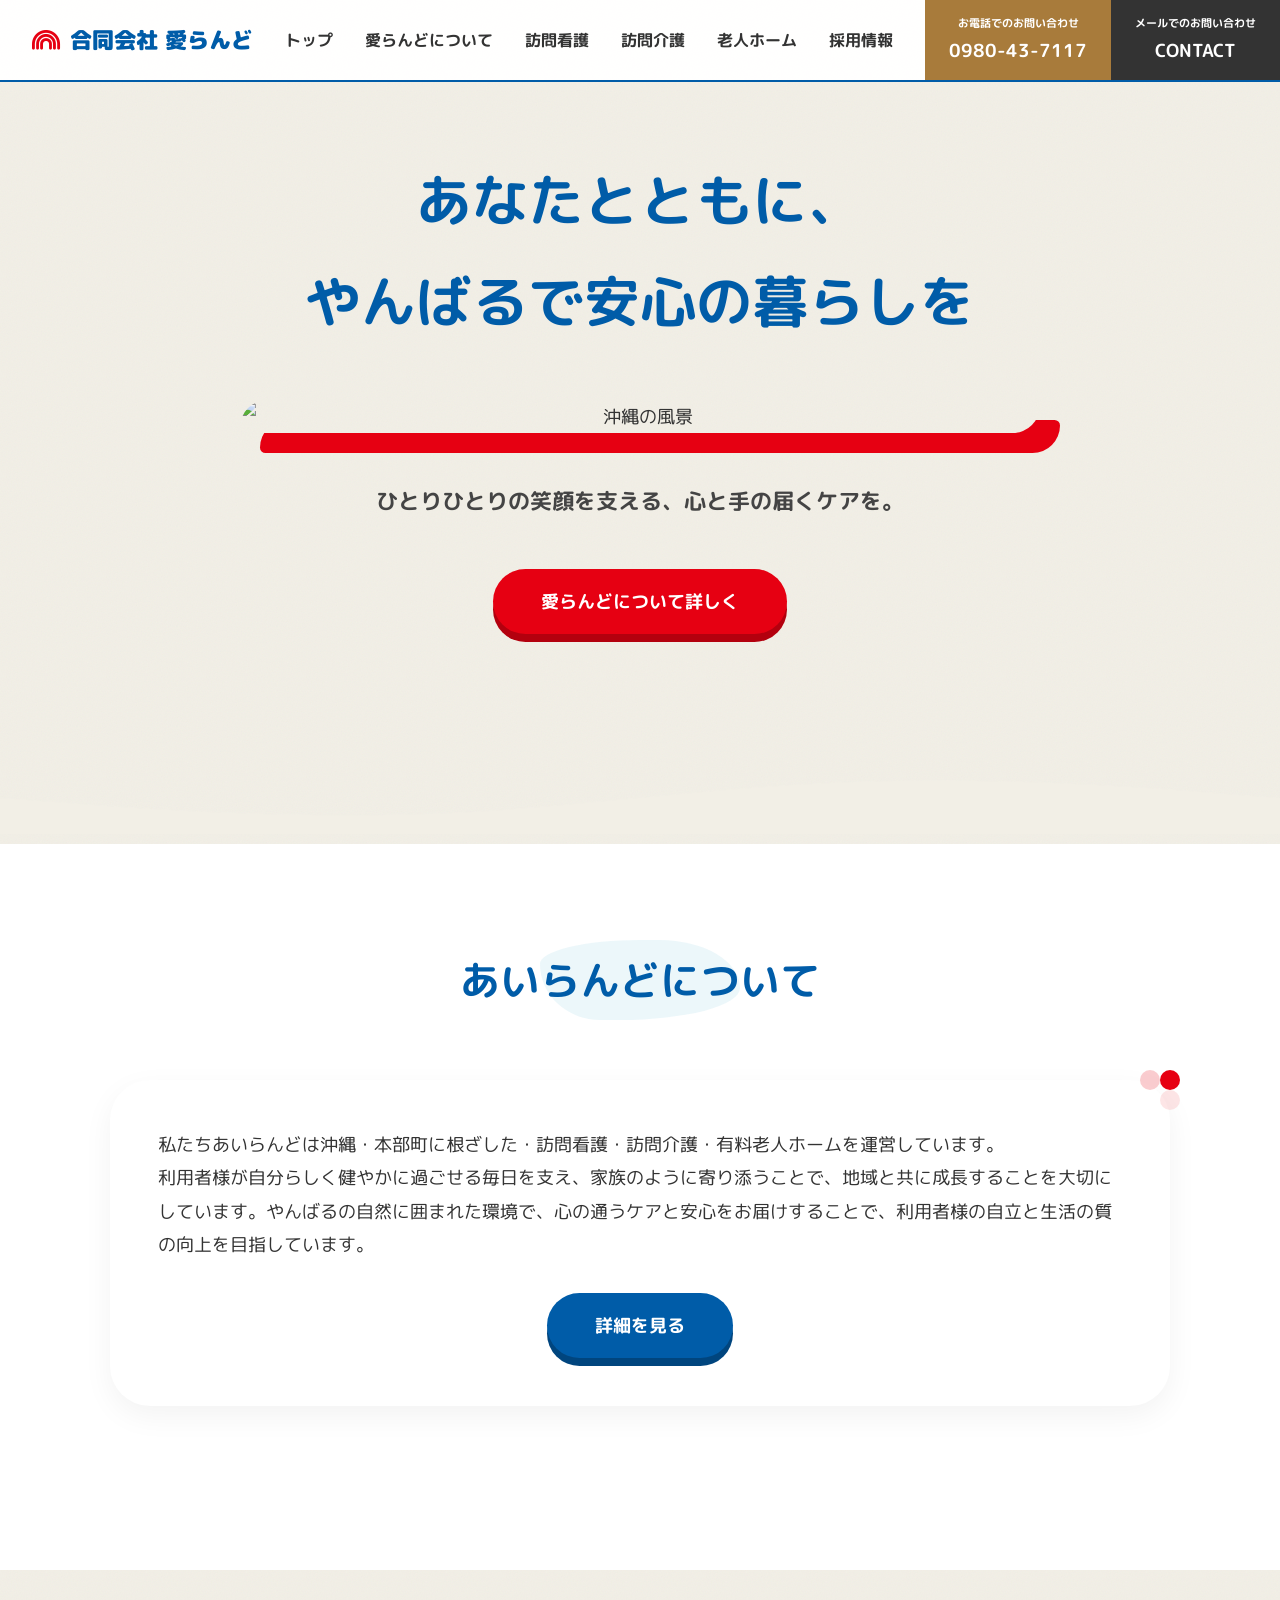
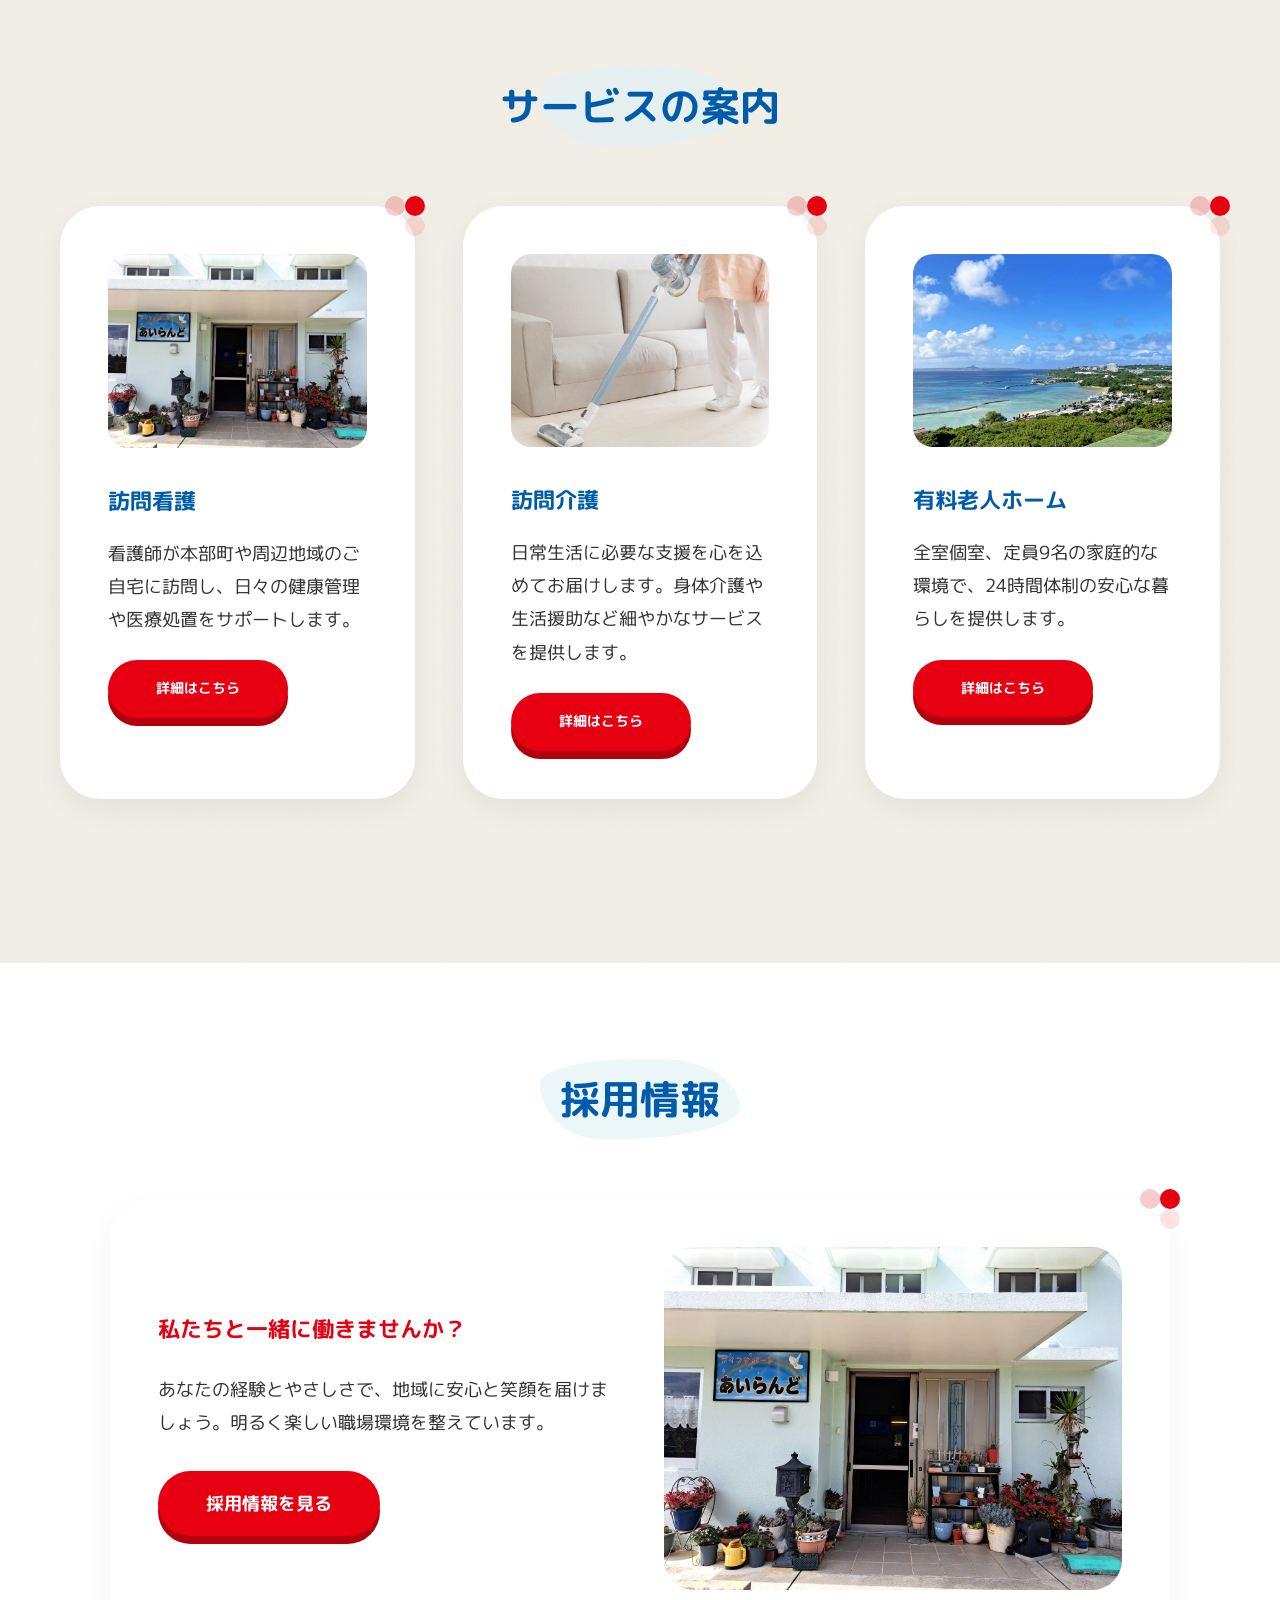
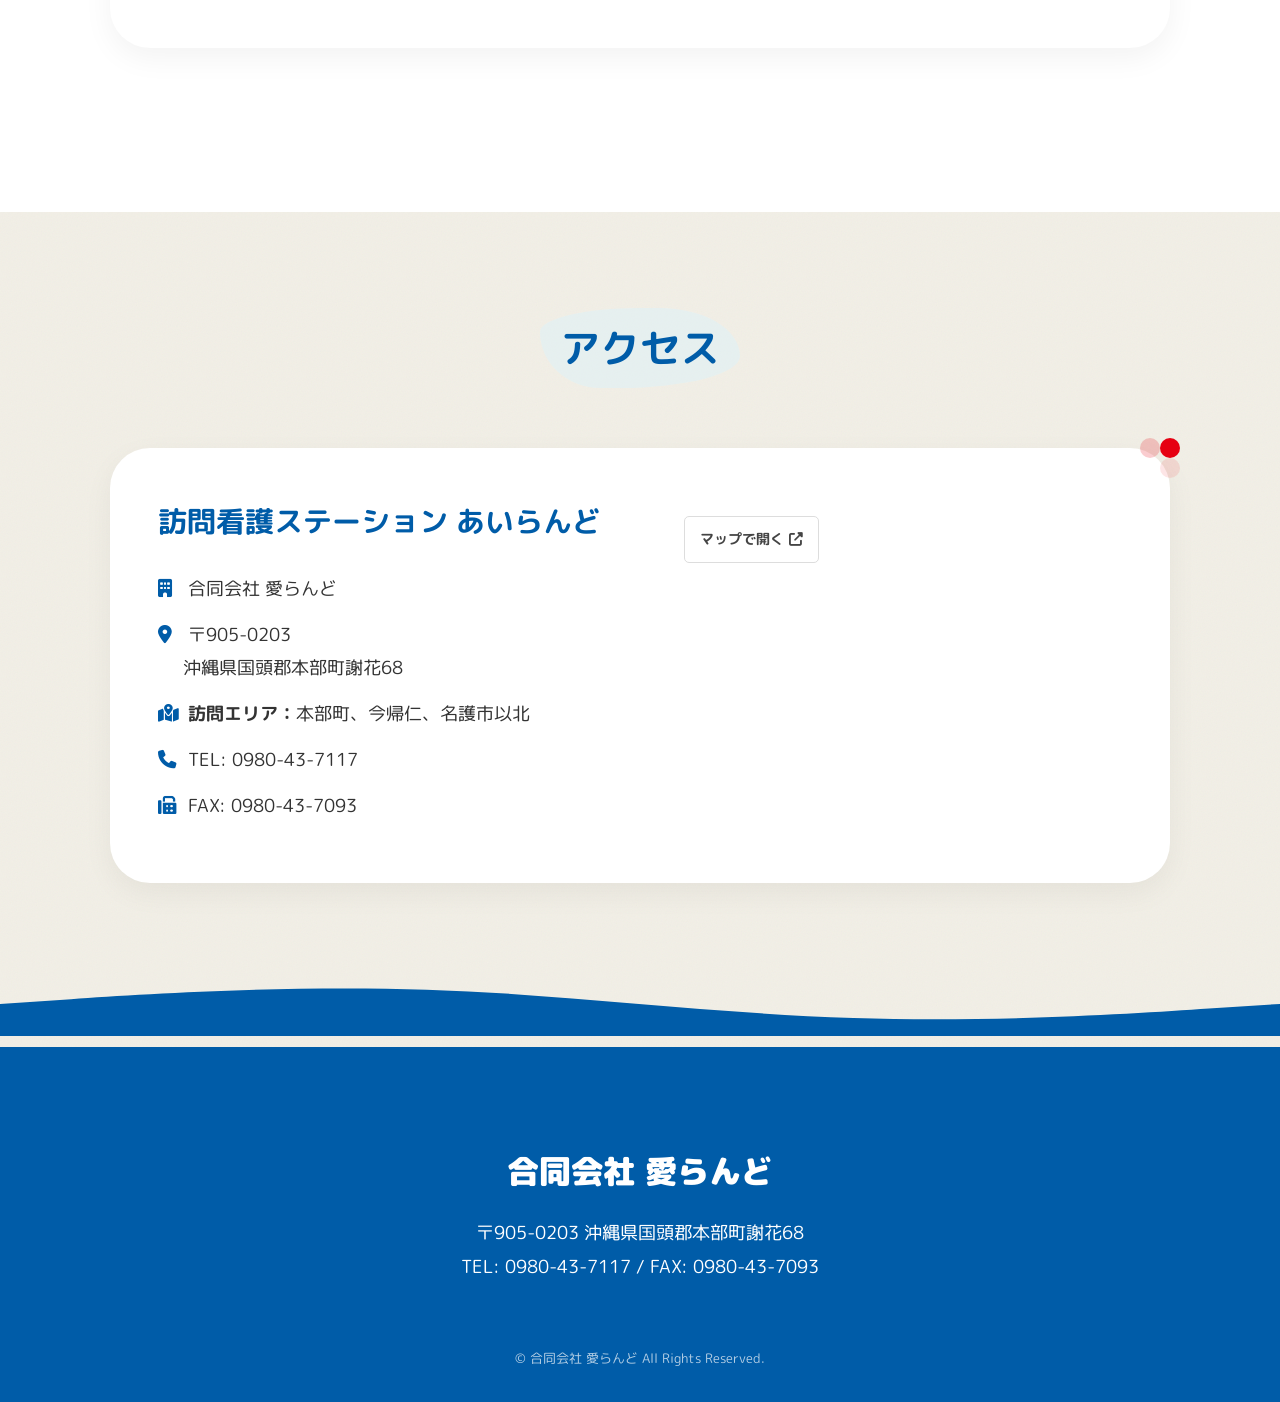
==== index.html @ c30c448b "Add files via upload" ====
<!DOCTYPE html>
<html lang="ja">
<head>
    <meta charset="UTF-8">
    <meta name="viewport" content="width=device-width, initial-scale=1.0">
    <title>合同会社 愛らんど | 沖縄・本部町の訪問看護・介護施設</title>
    <link href="https://fonts.googleapis.com/css2?family=M+PLUS+Rounded+1c:wght@400;700;900&display=swap" rel="stylesheet">
    <link rel="stylesheet" href="https://cdnjs.cloudflare.com/ajax/libs/font-awesome/6.4.0/css/all.min.css">
    <link rel="stylesheet" href="styles.css">
</head>
<body>
    <!-- Header -->
    <header>
        <div class="header-container">
            <a href="index.html" class="logo-section">
                <i class="fa-solid fa-rainbow" style="color: var(--accent-red); margin-right: 10px;"></i>
                合同会社 愛らんど
            </a>
            <nav class="nav-section">
                <ul>
                    <li><a href="index.html">トップ</a></li>
                    <li><a href="about.html">愛らんどについて</a></li>
                    <li><a href="homenurse.html">訪問看護</a></li>
                    <li><a href="care.html">訪問介護</a></li>
                    <li><a href="senior.html">老人ホーム</a></li>
                    <li><a href="recruit.html">採用情報</a></li>
                </ul>
            </nav>
            <div class="header-ctas">
                <a href="tel:0980437117" class="cta-block tel">
                    <span>お電話でのお問い合わせ</span>
                    <strong>0980-43-7117</strong>
                </a>
                <a href="contact.html" class="cta-block contact">
                    <span>メールでのお問い合わせ</span>
                    <strong>CONTACT</strong>
                </a>
            </div>
        </div>
    </header>

    <!-- Hero Section -->
    <section class="hero">
        <div class="container" style="max-width: 1000px; margin: 0 auto;">
            <h1>あなたとともに、<br>やんばるで安心の暮らしを</h1>
            <div class="hero-illust">
                <img src="https://images.unsplash.com/photo-1542125387-c7128488903c?ixlib=rb-4.0.3&auto=format&fit=crop&w=1200&q=80" alt="沖縄の風景" style="width: 100%; display: block;">
            </div>
            <p style="font-size: 1.4rem; font-weight: 700; color: #444;">ひとりひとりの笑顔を支える、心と手の届くケアを。</p>
            <a href="about.html" class="btn-round" style="margin-top: 3rem;">愛らんどについて詳しく</a>
        </div>
    </section>

    <!-- Wave Divider -->
    <svg class="wavy-divider" viewBox="0 0 1440 100" preserveAspectRatio="none">
        <path d="M0,64L80,69.3C160,75,320,85,480,80C640,75,800,53,960,48C1120,43,1280,53,1360,58.7L1440,64L1440,100L1360,100C1280,100,1120,100,960,100C800,100,640,100,480,100C320,100,160,100,80,100L0,100Z"></path>
    </svg>

    <!-- About Section -->
    <section style="background: white; padding: 100px 0;">
        <div class="container" style="max-width: 1100px; margin: 0 auto; padding: 0 20px;">
            <div class="section-title">
                <h2>あいらんどについて</h2>
            </div>
            <div class="blob-card">
                <p>私たちあいらんどは沖縄・本部町に根ざした・訪問看護・訪問介護・有料老人ホームを運営しています。</p>
                <p>利用者様が自分らしく健やかに過ごせる毎日を支え、家族のように寄り添うことで、地域と共に成長することを大切にしています。やんばるの自然に囲まれた環境で、心の通うケアと安心をお届けすることで、利用者様の自立と生活の質の向上を目指しています。</p>
                <div style="text-align: center; margin-top: 2rem;">
                    <a href="about.html" class="btn-round" style="background-color: var(--primary-blue); box-shadow: 0 8px 0 #00457e;">詳細を見る</a>
                </div>
            </div>
        </div>
    </section>

    <!-- Services Section -->
    <section style="padding: 100px 0;">
        <div class="container" style="max-width: 1200px; margin: 0 auto; padding: 0 20px;">
            <div class="section-title">
                <h2>サービスの案内</h2>
            </div>
            <div class="grid-2" style="grid-template-columns: repeat(auto-fit, minmax(350px, 1fr));">
                <div class="blob-card">
                    <img src="images/exterior.jpg" alt="訪問看護" style="width: 100%; border-radius: 20px; margin-bottom: 1.5rem;">
                    <h3 style="margin-bottom: 1rem;">訪問看護</h3>
                    <p>看護師が本部町や周辺地域のご自宅に訪問し、日々の健康管理や医療処置をサポートします。</p>
                    <a href="homenurse.html" class="btn-round" style="margin-top: 1.5rem; font-size: 0.9rem;">詳細はこちら</a>
                </div>
                <div class="blob-card">
                    <img src="images/cleaning.jpg" alt="訪問介護" style="width: 100%; border-radius: 20px; margin-bottom: 1.5rem;">
                    <h3 style="margin-bottom: 1rem;">訪問介護</h3>
                    <p>日常生活に必要な支援を心を込めてお届けします。身体介護や生活援助など細やかなサービスを提供します。</p>
                    <a href="care.html" class="btn-round" style="margin-top: 1.5rem; font-size: 0.9rem;">詳細はこちら</a>
                </div>
                <div class="blob-card">
                    <img src="images/ocean.jpg" alt="有料老人ホーム" style="width: 100%; border-radius: 20px; margin-bottom: 1.5rem;">
                    <h3 style="margin-bottom: 1rem;">有料老人ホーム</h3>
                    <p>全室個室、定員9名の家庭的な環境で、24時間体制の安心な暮らしを提供します。</p>
                    <a href="senior.html" class="btn-round" style="margin-top: 1.5rem; font-size: 0.9rem;">詳細はこちら</a>
                </div>
            </div>
        </div>
    </section>

    <!-- Recruit Section -->
    <section style="background-color: #fff; padding: 100px 0;">
        <div class="container" style="max-width: 1100px; margin: 0 auto; padding: 0 20px;">
            <div class="section-title">
                <h2>採用情報</h2>
            </div>
            <div class="blob-card" style="display: flex; flex-wrap: wrap; align-items: center; gap: 3rem;">
                <div style="flex: 1; min-width: 300px;">
                    <h3 style="color: var(--accent-red); margin-bottom: 1.5rem;">私たちと一緒に働きませんか？</h3>
                    <p>あなたの経験とやさしさで、地域に安心と笑顔を届けましょう。明るく楽しい職場環境を整えています。</p>
                    <a href="recruit.html" class="btn-round" style="margin-top: 2rem;">採用情報を見る</a>
                </div>
                <div style="flex: 1; min-width: 300px;">
                    <img src="images/exterior.jpg" alt="採用イメージ" style="width: 100%; border-radius: 30px;">
                </div>
            </div>
        </div>
    </section>

    <!-- Access Section -->
    <section id="access" style="padding: 100px 0;">
        <div class="container" style="max-width: 1100px; margin: 0 auto; padding: 0 20px;">
            <div class="section-title">
                <h2>アクセス</h2>
            </div>
            <div class="blob-card">
                <div class="grid-2">
                    <div>
                        <h3 style="color: var(--primary-blue); margin-bottom: 1.5rem; font-size: 1.8rem;">訪問看護ステーション あいらんど</h3>
                        <p style="margin-bottom: 0.8rem;"><i class="fa-solid fa-building" style="color: var(--primary-blue); width: 25px;"></i> 合同会社 愛らんど</p>
                        <p style="margin-bottom: 0.8rem;"><i class="fa-solid fa-location-dot" style="color: var(--primary-blue); width: 25px;"></i> 〒905-0203<br><span style="padding-left: 25px;">沖縄県国頭郡本部町謝花68</span></p>
                        <p style="margin-bottom: 0.8rem;"><i class="fa-solid fa-map-location-dot" style="color: var(--primary-blue); width: 25px;"></i> <strong>訪問エリア：</strong>本部町、今帰仁、名護市以北</p>
                        <p style="margin-bottom: 0.8rem;"><i class="fa-solid fa-phone" style="color: var(--primary-blue); width: 25px;"></i> TEL: 0980-43-7117</p>
                        <p style="margin-bottom: 0.8rem;"><i class="fa-solid fa-fax" style="color: var(--primary-blue); width: 25px;"></i> FAX: 0980-43-7093</p>
                    </div>
                    <div class="access-map" style="position: relative;">
                        <iframe src="https://www.google.com/maps?q=沖縄県国頭郡本部町謝花68&output=embed" allowfullscreen="" loading="lazy" referrerpolicy="no-referrer-when-downgrade" style="width: 100%; height: 100%; border: none; border-radius: 20px;"></iframe>
                        <a href="https://maps.app.goo.gl/3Eu3qzjx5qtb6wbb9" target="_blank" style="position: absolute; top: 20px; left: 20px; background: white; padding: 10px 15px; border-radius: 5px; text-decoration: none; color: #444; font-size: 0.85rem; font-weight: bold; border: 1px solid #ddd; display: flex; align-items: center; gap: 5px;">
                            マップで開く <i class="fa-solid fa-up-right-from-square"></i>
                        </a>
                    </div>
                </div>
            </div>
        </div>
    </section>

    <!-- Footer -->
    <footer>
        <svg class="footer-wave" viewBox="0 0 1440 100" preserveAspectRatio="none">
            <path d="M0,64L80,58.7C160,53,320,43,480,48C640,53,800,75,960,80C1120,85,1280,75,1360,69.3L1440,64L1440,100L1360,100C1280,100,1120,100,960,100C800,100,640,100,480,100C320,100,160,100,80,100L0,100Z"></path>
        </svg>
        <div class="container" style="max-width: 1000px; margin: 0 auto; text-align: center;">
            <div style="font-size: 2rem; font-weight: 900; margin-bottom: 1rem;">合同会社 愛らんど</div>
            <p>〒905-0203 沖縄県国頭郡本部町謝花68</p>
            <p>TEL: 0980-43-7117 / FAX: 0980-43-7093</p>
            <div style="margin-top: 4rem; font-size: 0.8rem; opacity: 0.7;">
                &copy; 合同会社 愛らんど All Rights Reserved.
            </div>
        </div>
    </footer>
</body>
</html>
---- styles.css ----
/* Reset and Base Styles */
* {
    margin: 0;
    padding: 0;
    box-sizing: border-box;
}

:root {
    --primary-blue: #005ca8;
    --accent-red: #e60012;
    --accent-gold: #a87b3b;
    --bg-cream: #f2efe6;
    --text-dark: #333333;
    --white: #ffffff;
    --paper-texture: url("data:image/svg+xml,%3Csvg xmlns='http://www.w3.org/2000/svg' width='100' height='100' viewBox='0 0 100 100'%3E%3Cfilter id='noise'%3E%3CfeTurbulence type='fractalNoise' baseFrequency='0.8' numOctaves='3' stitchTiles='stitch'/%3E%3C/filter%3E%3Crect width='100' height='100' filter='url(%23noise)' opacity='0.05'/%3E%3C/svg%3E");
}

body {
    font-family: "M PLUS Rounded 1c", "Noto Sans JP", sans-serif;
    color: var(--text-dark);
    line-height: 1.8;
    background-color: var(--bg-cream);
    background-image: var(--paper-texture);
    overflow-x: hidden;
    font-size: 1.15rem;
}

/* Typography */
h1, h2, h3 {
    font-weight: 700;
    color: var(--primary-blue);
}

.section-title {
    text-align: center;
    margin-bottom: 4rem;
    position: relative;
}

.section-title h2 {
    font-size: 2.5rem;
    display: inline-block;
    position: relative;
    z-index: 2;
}

.section-title::before {
    content: '';
    position: absolute;
    top: 50%;
    left: 50%;
    transform: translate(-50%, -50%);
    width: 200px;
    height: 80px;
    background: rgba(224, 242, 247, 0.6);
    border-radius: 50% 40% 60% 30% / 30% 60% 40% 70%;
    z-index: 1;
}

/* Header mimic 1000.care */
header {
    background-color: rgba(255, 255, 255, 0.95);
    position: fixed;
    width: 100%;
    top: 0;
    z-index: 2000;
    border-bottom: 2px solid var(--primary-blue);
}

.header-container {
    display: flex;
    justify-content: space-between;
    align-items: stretch;
    max-width: 1400px;
    margin: 0 auto;
    height: 80px;
}

.logo-section {
    display: flex;
    align-items: center;
    padding: 0 2rem;
    text-decoration: none;
    color: var(--primary-blue);
    font-weight: 900;
    font-size: 1.4rem;
}

.nav-section {
    display: flex;
    align-items: center;
}

.nav-section ul {
    display: flex;
    list-style: none;
    gap: 2rem;
    margin-right: 2rem;
}

.nav-section ul li a {
    text-decoration: none;
    color: var(--text-dark);
    font-weight: 700;
    font-size: 1rem;
    transition: color 0.3s;
}

.nav-section ul li a:hover {
    color: var(--accent-red);
}

.header-ctas {
    display: flex;
}

.cta-block {
    display: flex;
    flex-direction: column;
    justify-content: center;
    align-items: center;
    padding: 0 1.5rem;
    color: var(--white);
    text-decoration: none;
    font-weight: 700;
    min-width: 120px;
    transition: opacity 0.3s;
}

.cta-block.tel { background-color: var(--accent-gold); }
.cta-block.contact { background-color: #333; }
.cta-block:hover { opacity: 0.9; }

.cta-block span { font-size: 0.7rem; margin-bottom: 2px; }
.cta-block strong { font-size: 1.1rem; }

/* Connecting Path Line */
.path-line {
    position: absolute;
    width: 8px;
    background-color: var(--accent-red);
    border-radius: 4px;
    z-index: 0;
    opacity: 0.6;
}

/* Wavy Dividers */
.wavy-divider {
    width: 100%;
    height: 100px;
    fill: var(--bg-cream);
}

/* Illustrative Cards */
.blob-card {
    background: var(--white);
    border-radius: 40px;
    padding: 3rem;
    position: relative;
    box-shadow: 0 10px 30px rgba(0,0,0,0.05);
    margin-bottom: 4rem;
}

.blob-card::after {
    content: '';
    position: absolute;
    top: -10px;
    right: -10px;
    width: 20px;
    height: 20px;
    background: var(--accent-red);
    border-radius: 50%;
    box-shadow: -20px 0 0 rgba(230,0,18,0.2), 0 20px 0 rgba(230,0,18,0.1);
}

/* Hero Section */
.hero {
    padding-top: 150px;
    padding-bottom: 100px;
    text-align: center;
    position: relative;
}

.hero h1 {
    font-size: 3.5rem;
    color: var(--primary-blue);
    margin-bottom: 2rem;
    position: relative;
    z-index: 2;
}

.hero-illust {
    max-width: 800px;
    margin: 3rem auto;
    border-radius: 100px 20px 100px 20px;
    overflow: hidden;
    box-shadow: 20px 20px 0 var(--accent-red);
}

/* Buttons */
.btn-round {
    display: inline-block;
    padding: 1rem 3rem;
    background-color: var(--accent-red);
    color: var(--white);
    border-radius: 50px;
    text-decoration: none;
    font-weight: 700;
    box-shadow: 0 8px 0 #b3000e;
    transition: all 0.2s;
}

.btn-round:active {
    transform: translateY(4px);
    box-shadow: 0 4px 0 #b3000e;
}

/* Footer */
footer {
    background-color: var(--primary-blue);
    color: var(--white);
    padding: 6rem 0 2rem;
    position: relative;
}

.footer-wave {
    position: absolute;
    top: -100px;
    left: 0;
    width: 100%;
    fill: var(--primary-blue);
}

/* Grid Layouts */
.grid-2 {
    display: grid;
    grid-template-columns: 1fr 1fr;
    gap: 3rem;
}

@media (max-width: 768px) {
    .header-container { height: auto; flex-direction: column; }
    .nav-section { display: none; }
    .hero h1 { font-size: 2.2rem; }
    .grid-2 { grid-template-columns: 1fr; }
}

/* Contact Page Styles */
.contact-hero {
    background-color: #e5635f;
    color: var(--white);
    padding: 150px 20px 110px;
    text-align: center;
    position: relative;
    background-image: var(--paper-texture);
}

.contact-hero h1 {
    font-size: 3.5rem;
    color: var(--white);
    margin-bottom: 0.5rem;
    font-weight: 700;
    letter-spacing: 2px;
}

.contact-hero .subtitle {
    font-size: 1.4rem;
    font-weight: 700;
    margin-bottom: 2rem;
    letter-spacing: 1px;
    opacity: 0.9;
}

.contact-hero .desc {
    font-size: 1.05rem;
    max-width: 800px;
    margin: 0 auto;
    opacity: 0.95;
    line-height: 1.8;
}

.contact-container {
    max-width: 960px;
    margin: -60px auto 80px;
    padding: 0 20px;
    position: relative;
    z-index: 10;
}

.contact-form-card {
    background: var(--white);
    border-radius: 16px;
    padding: 3.5rem 4rem;
    box-shadow: 0 15px 40px rgba(0, 0, 0, 0.06);
    border: 1px solid rgba(0, 0, 0, 0.05);
}

.form-row {
    display: grid;
    grid-template-columns: 220px 1fr;
    padding: 1.8rem 0;
    border-bottom: 1px solid #f0f0f0;
    align-items: center;
    gap: 1.5rem;
}

.form-row.align-top {
    align-items: flex-start;
}

.form-label-container {
    display: flex;
    align-items: center;
    gap: 10px;
}

.badge-required {
    background-color: var(--accent-red);
    color: var(--white);
    font-size: 0.75rem;
    padding: 4px 8px;
    border-radius: 4px;
    font-weight: bold;
    white-space: nowrap;
    line-height: 1;
}

.form-label-text {
    font-weight: 700;
    color: var(--text-dark);
    font-size: 1.05rem;
}

.form-input-container {
    width: 100%;
}

.form-input {
    width: 100%;
    padding: 12px 16px;
    border: 1px solid #cccccc;
    border-radius: 6px;
    font-size: 1rem;
    font-family: inherit;
    transition: border-color 0.3s, box-shadow 0.3s;
    outline: none;
    background-color: var(--white);
    color: var(--text-dark);
}

.form-input::placeholder {
    color: #b0b0b0;
}

.form-input:focus {
    border-color: #e5635f;
    box-shadow: 0 0 0 3px rgba(229, 99, 95, 0.15);
}

.form-textarea {
    height: 180px;
    resize: vertical;
    line-height: 1.6;
}

/* Custom Styled Radios */
.radio-group {
    display: flex;
    gap: 2rem;
    flex-wrap: wrap;
}

.radio-label {
    display: flex;
    align-items: center;
    gap: 10px;
    cursor: pointer;
    font-size: 1.05rem;
    font-weight: 700;
    user-select: none;
}

.radio-label input[type="radio"] {
    display: none;
}

.radio-custom {
    width: 22px;
    height: 22px;
    border: 2px solid #cccccc;
    border-radius: 50%;
    display: inline-block;
    position: relative;
    transition: border-color 0.3s, background-color 0.3s;
    background-color: var(--white);
}

.radio-label:hover .radio-custom {
    border-color: #e5635f;
}

.radio-label input[type="radio"]:checked + .radio-custom {
    border-color: #e5635f;
}

.radio-label input[type="radio"]:checked + .radio-custom::after {
    content: '';
    width: 10px;
    height: 10px;
    background-color: #e5635f;
    border-radius: 50%;
    position: absolute;
    top: 50%;
    left: 50%;
    transform: translate(-50%, -50%);
}

.form-submit-container {
    text-align: center;
    margin-top: 3.5rem;
}

.btn-submit {
    display: inline-block;
    padding: 1.2rem 6rem;
    background-color: #e5635f;
    color: var(--white);
    border: none;
    border-radius: 50px;
    font-size: 1.25rem;
    font-weight: 700;
    cursor: pointer;
    box-shadow: 0 8px 0 #b24844;
    transition: all 0.2s;
    outline: none;
}

.btn-submit:hover {
    background-color: #eb7471;
    transform: translateY(-2px);
    box-shadow: 0 10px 0 #b24844;
}

.btn-submit:active {
    transform: translateY(6px);
    box-shadow: 0 2px 0 #b24844;
}

/* Modal Styles */
.modal-overlay {
    position: fixed;
    top: 0;
    left: 0;
    width: 100%;
    height: 100%;
    background: rgba(0, 0, 0, 0.6);
    backdrop-filter: blur(4px);
    display: flex;
    align-items: center;
    justify-content: center;
    z-index: 3000;
    opacity: 0;
    pointer-events: none;
    transition: opacity 0.3s ease;
}

.modal-overlay.active {
    opacity: 1;
    pointer-events: auto;
}

.modal-box {
    background: var(--white);
    padding: 3rem 2.5rem;
    border-radius: 16px;
    max-width: 520px;
    width: 90%;
    text-align: center;
    box-shadow: 0 25px 50px rgba(0, 0, 0, 0.2);
    transform: scale(0.85);
    transition: transform 0.3s cubic-bezier(0.34, 1.56, 0.64, 1);
}

.modal-overlay.active .modal-box {
    transform: scale(1);
}

.modal-icon {
    font-size: 4rem;
    color: #4caf50;
    margin-bottom: 1.5rem;
}

.modal-title {
    font-size: 1.6rem;
    color: var(--text-dark);
    margin-bottom: 1rem;
    font-weight: 700;
}

.modal-text {
    color: #555555;
    margin-bottom: 2.5rem;
    font-size: 1.05rem;
    line-height: 1.7;
}

.modal-btn {
    background-color: var(--primary-blue);
    color: var(--white);
    border: none;
    padding: 1rem 3.5rem;
    border-radius: 50px;
    font-size: 1.1rem;
    font-weight: 700;
    cursor: pointer;
    transition: background-color 0.2s, transform 0.2s;
    box-shadow: 0 4px 0 #00457e;
}

.modal-btn:hover {
    background-color: #004d8c;
}

.modal-btn:active {
    transform: translateY(2px);
    box-shadow: 0 2px 0 #00457e;
}

@media (max-width: 1024px) {
    .contact-form-card {
        padding: 3rem 2.5rem;
    }
    .form-row {
        grid-template-columns: 200px 1fr;
    }
}

@media (max-width: 768px) {
    .contact-hero {
        padding: 120px 20px 80px;
    }
    .contact-hero h1 {
        font-size: 2.5rem;
    }
    .contact-hero .subtitle {
        font-size: 1.25rem;
        margin-bottom: 1.5rem;
    }
    .contact-hero .desc {
        font-size: 0.95rem;
    }
    .contact-container {
        margin-top: -30px;
        padding: 0 15px;
    }
    .contact-form-card {
        padding: 2.5rem 1.5rem;
    }
    .form-row {
        grid-template-columns: 1fr;
        padding: 1.5rem 0;
        gap: 0.8rem;
    }
    .form-label-container {
        padding-top: 0;
    }
    .radio-group {
        gap: 1rem;
    }
    .btn-submit {
        width: 100%;
        padding: 1.2rem 2rem;
    }
}
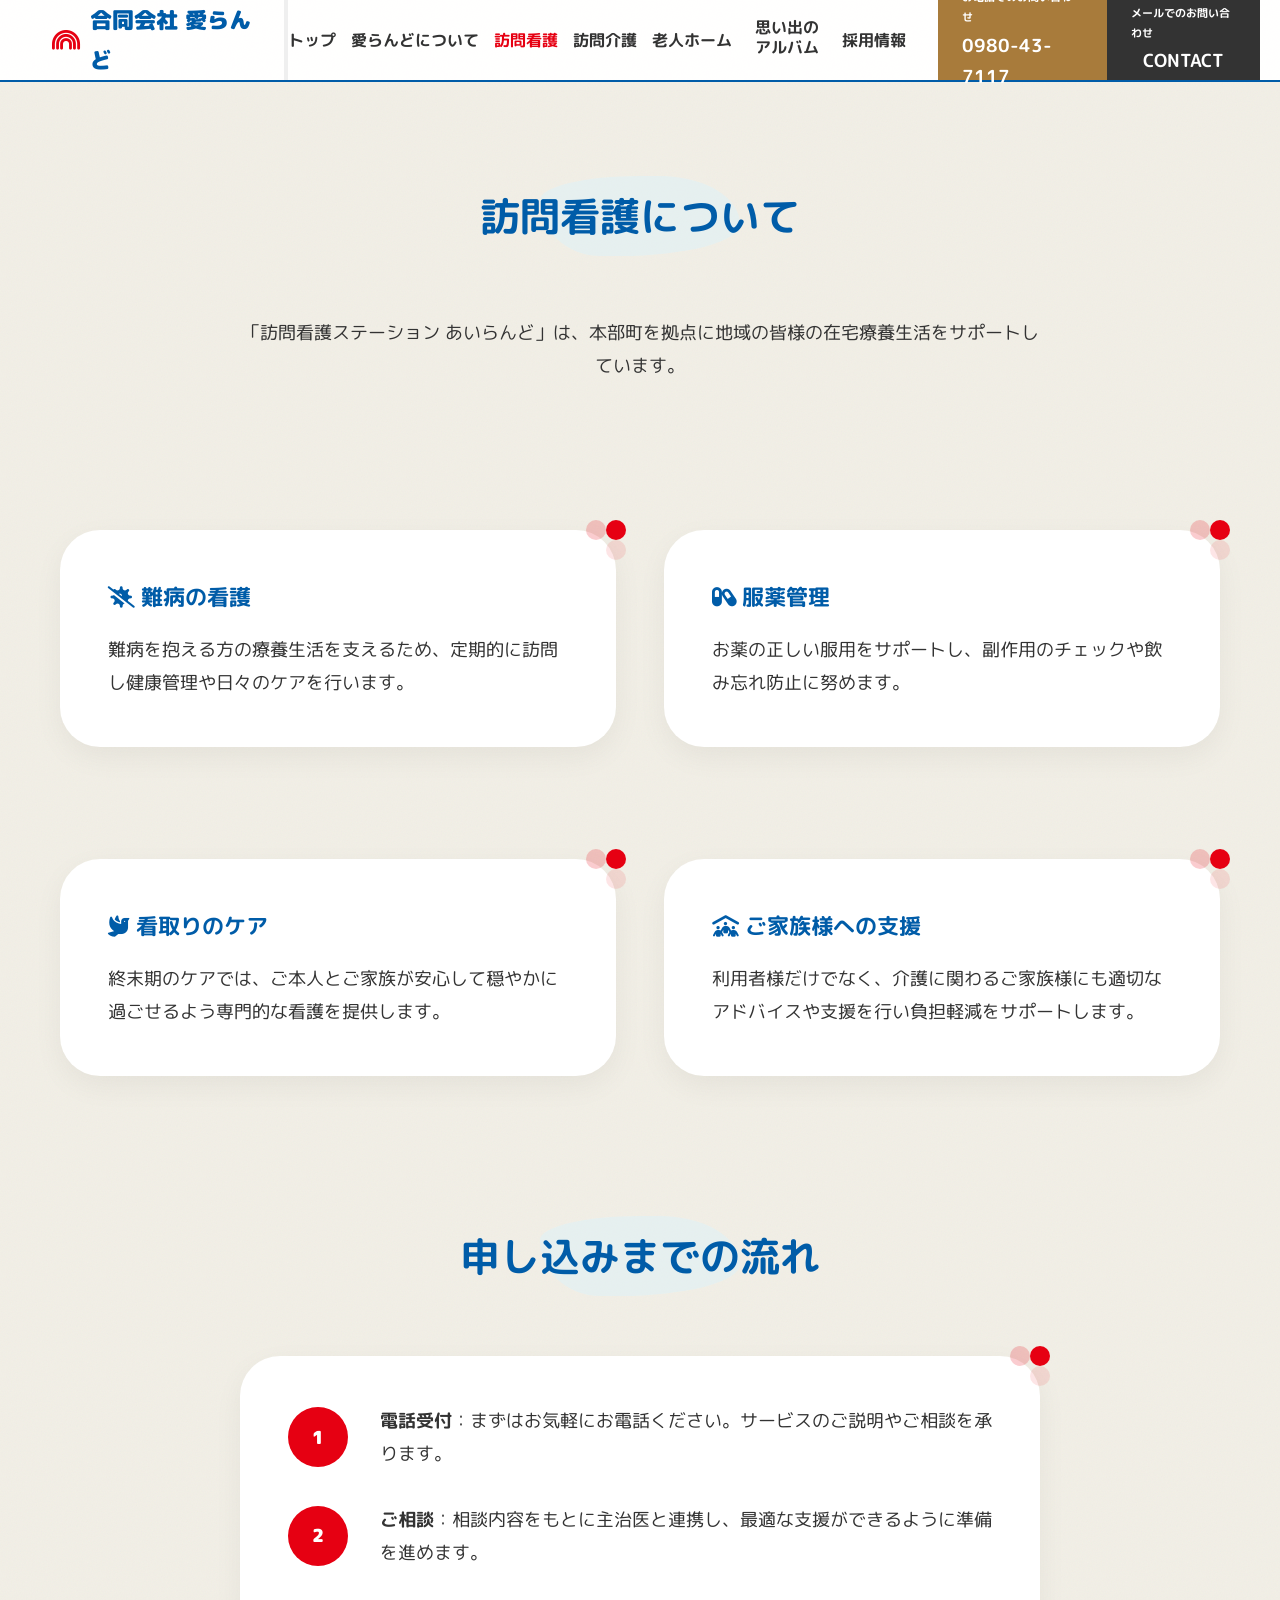
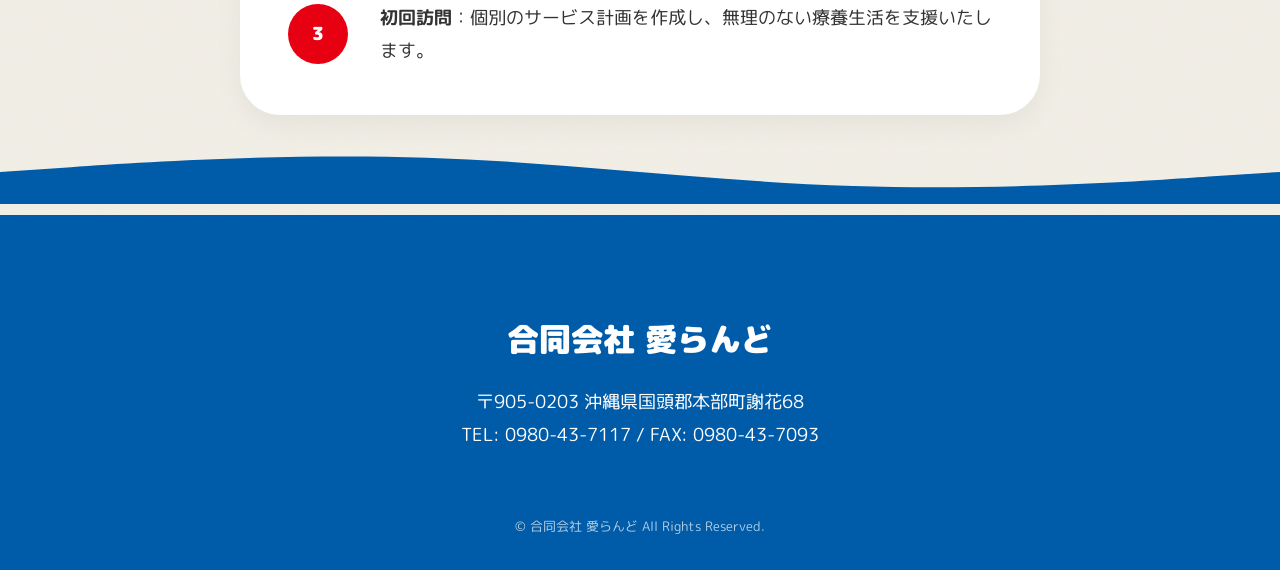
==== commit ae0aa8b9: "Update index.html" ====
--- a/index.html
+++ b/index.html
@@ -3,26 +3,72 @@
 <head>
     <meta charset="UTF-8">
     <meta name="viewport" content="width=device-width, initial-scale=1.0">
-    <title>合同会社 愛らんど | 沖縄・本部町の訪問看護・介護施設</title>
+    <title>訪問看護について | 合同会社 愛らんど</title>
     <link href="https://fonts.googleapis.com/css2?family=M+PLUS+Rounded+1c:wght@400;700;900&display=swap" rel="stylesheet">
     <link rel="stylesheet" href="https://cdnjs.cloudflare.com/ajax/libs/font-awesome/6.4.0/css/all.min.css">
     <link rel="stylesheet" href="styles.css">
+    <style>
+        /* ヘッダーの文字崩れを直すための共通修正コード */
+        .header-container {
+            max-width: 1400px; /* 全体の横幅を少し広げて余裕を持たせる */
+            margin: 0 auto;
+            padding: 0 20px;
+        }
+        .nav-section ul {
+            gap: 15px; /* メインメニューの間隔 */
+            align-items: center; /* メニューの上下中央を揃える */
+        }
+        .nav-section a {
+            font-size: 0.95rem; /* 文字サイズをわずかに小さくして1行に収める */
+            white-space: nowrap; /* 基本のメニューは途中で改行させない */
+            text-align: center;
+            display: inline-block;
+        }
+        
+        /* 「思い出のアルバム」だけを2行にするための特別ルール */
+        .nav-section a.two-lines {
+            white-space: normal; /* 2行への改行を許可する */
+            line-height: 1.3;    /* 行と行の間隔を少し狭くしてスマートにする */
+            min-width: 80px;     /* 横幅を確保して綺麗に折れ曲がるようにする */
+        }
+
+        @media (max-width: 1200px) {
+            /* 画面が少し狭くなった時はお問い合わせボタンをコンパクトにする */
+            .header-ctas {
+                gap: 5px;
+            }
+            .cta-block {
+                padding: 8px 12px;
+            }
+            .cta-block span {
+                font-size: 0.7rem;
+            }
+            .cta-block strong {
+                font-size: 0.9rem;
+            }
+        }
+    </style>
 </head>
 <body>
-    <!-- Header -->
     <header>
         <div class="header-container">
             <a href="index.html" class="logo-section">
                 <i class="fa-solid fa-rainbow" style="color: var(--accent-red); margin-right: 10px;"></i>
                 合同会社 愛らんど
             </a>
-            <nav class="nav-section">
+            <button class="mobile-menu-toggle" type="button" aria-label="メニューを開く" aria-controls="site-navigation" aria-expanded="false">
+                <span></span>
+                <span></span>
+                <span></span>
+            </button>
+            <nav class="nav-section" id="site-navigation">
                 <ul>
                     <li><a href="index.html">トップ</a></li>
                     <li><a href="about.html">愛らんどについて</a></li>
-                    <li><a href="homenurse.html">訪問看護</a></li>
+                    <li><a href="homenurse.html" style="color: var(--accent-red);">訪問看護</a></li>
                     <li><a href="care.html">訪問介護</a></li>
                     <li><a href="senior.html">老人ホーム</a></li>
+                    <li><a href="memory.html" class="two-lines">思い出の<br>アルバム</a></li>
                     <li><a href="recruit.html">採用情報</a></li>
                 </ul>
             </nav>
@@ -39,115 +85,58 @@
         </div>
     </header>
 
-    <!-- Hero Section -->
-    <section class="hero">
+    <section class="hero" style="padding-top: 180px;">
         <div class="container" style="max-width: 1000px; margin: 0 auto;">
-            <h1>あなたとともに、<br>やんばるで安心の暮らしを</h1>
-            <div class="hero-illust">
-                <img src="https://images.unsplash.com/photo-1542125387-c7128488903c?ixlib=rb-4.0.3&auto=format&fit=crop&w=1200&q=80" alt="沖縄の風景" style="width: 100%; display: block;">
+            <div class="section-title">
+                <h2>訪問看護について</h2>
             </div>
-            <p style="font-size: 1.4rem; font-weight: 700; color: #444;">ひとりひとりの笑顔を支える、心と手の届くケアを。</p>
-            <a href="about.html" class="btn-round" style="margin-top: 3rem;">愛らんどについて詳しく</a>
+            <p style="text-align: center; max-width: 800px; margin: 0 auto 3rem;">
+                「訪問看護ステーション あいらんど」は、本部町を拠点に地域の皆様の在宅療養生活をサポートしています。
+            </p>
         </div>
     </section>
 
-    <!-- Wave Divider -->
-    <svg class="wavy-divider" viewBox="0 0 1440 100" preserveAspectRatio="none">
-        <path d="M0,64L80,69.3C160,75,320,85,480,80C640,75,800,53,960,48C1120,43,1280,53,1360,58.7L1440,64L1440,100L1360,100C1280,100,1120,100,960,100C800,100,640,100,480,100C320,100,160,100,80,100L0,100Z"></path>
-    </svg>
-
-    <!-- About Section -->
-    <section style="background: white; padding: 100px 0;">
-        <div class="container" style="max-width: 1100px; margin: 0 auto; padding: 0 20px;">
-            <div class="section-title">
-                <h2>あいらんどについて</h2>
+    <div class="container" style="max-width: 1200px; margin: 0 auto; padding: 0 20px 100px;">
+        <div class="grid-2">
+            <div class="blob-card">
+                <h3 style="color: var(--primary-blue); margin-bottom: 1rem;"><i class="fa-solid fa-virus-slash"></i> 難病の看護</h3>
+                <p>難病を抱える方の療養生活を支えるため、定期的に訪問し健康管理や日々のケアを行います。</p>
             </div>
             <div class="blob-card">
-                <p>私たちあいらんどは沖縄・本部町に根ざした・訪問看護・訪問介護・有料老人ホームを運営しています。</p>
-                <p>利用者様が自分らしく健やかに過ごせる毎日を支え、家族のように寄り添うことで、地域と共に成長することを大切にしています。やんばるの自然に囲まれた環境で、心の通うケアと安心をお届けすることで、利用者様の自立と生活の質の向上を目指しています。</p>
-                <div style="text-align: center; margin-top: 2rem;">
-                    <a href="about.html" class="btn-round" style="background-color: var(--primary-blue); box-shadow: 0 8px 0 #00457e;">詳細を見る</a>
+                <h3 style="color: var(--primary-blue); margin-bottom: 1rem;"><i class="fa-solid fa-capsules"></i> 服薬管理</h3>
+                <p>お薬の正しい服用をサポートし、副作用のチェックや飲み忘れ防止に努めます。</p>
+            </div>
+            <div class="blob-card">
+                <h3 style="color: var(--primary-blue); margin-bottom: 1rem;"><i class="fa-solid fa-dove"></i> 看取りのケア</h3>
+                <p>終末期のケアでは、ご本人とご家族が安心して穏やかに過ごせるよう専門的な看護を提供します。</p>
+            </div>
+            <div class="blob-card">
+                <h3 style="color: var(--primary-blue); margin-bottom: 1rem;"><i class="fa-solid fa-people-roof"></i> ご家族様への支援</h3>
+                <p>利用者様だけでなく、介護に関わるご家族様にも適切なアドバイスや支援を行い負担軽減をサポートします。</p>
+            </div>
+        </div>
+
+        <div class="section-title" style="margin-top: 5rem;">
+            <h2>申し込みまでの流れ</h2>
+        </div>
+        <div class="blob-card" style="max-width: 800px; margin: 0 auto;">
+            <div style="display: flex; flex-direction: column; gap: 2rem;">
+                <div style="display: flex; gap: 2rem; align-items: center;">
+                    <div style="background: var(--accent-red); color: white; border-radius: 50%; width: 60px; height: 60px; display: flex; align-items: center; justify-content: center; font-weight: 900; flex-shrink: 0;">1</div>
+                    <p><strong>電話受付</strong>：まずはお気軽にお電話ください。サービスのご説明やご相談を承ります。</p>
+                </div>
+                <div style="display: flex; gap: 2rem; align-items: center;">
+                    <div style="background: var(--accent-red); color: white; border-radius: 50%; width: 60px; height: 60px; display: flex; align-items: center; justify-content: center; font-weight: 900; flex-shrink: 0;">2</div>
+                    <p><strong>ご相談</strong>：相談内容をもとに主治医と連携し、最適な支援ができるように準備を進めます。</p>
+                </div>
+                <div style="display: flex; gap: 2rem; align-items: center;">
+                    <div style="background: var(--accent-red); color: white; border-radius: 50%; width: 60px; height: 60px; display: flex; align-items: center; justify-content: center; font-weight: 900; flex-shrink: 0;">3</div>
+                    <p><strong>初回訪問</strong>：個別のサービス計画を作成し、無理のない療養生活を支援いたします。</p>
                 </div>
             </div>
         </div>
-    </section>
+    </div>
 
-    <!-- Services Section -->
-    <section style="padding: 100px 0;">
-        <div class="container" style="max-width: 1200px; margin: 0 auto; padding: 0 20px;">
-            <div class="section-title">
-                <h2>サービスの案内</h2>
-            </div>
-            <div class="grid-2" style="grid-template-columns: repeat(auto-fit, minmax(350px, 1fr));">
-                <div class="blob-card">
-                    <img src="images/exterior.jpg" alt="訪問看護" style="width: 100%; border-radius: 20px; margin-bottom: 1.5rem;">
-                    <h3 style="margin-bottom: 1rem;">訪問看護</h3>
-                    <p>看護師が本部町や周辺地域のご自宅に訪問し、日々の健康管理や医療処置をサポートします。</p>
-                    <a href="homenurse.html" class="btn-round" style="margin-top: 1.5rem; font-size: 0.9rem;">詳細はこちら</a>
-                </div>
-                <div class="blob-card">
-                    <img src="images/cleaning.jpg" alt="訪問介護" style="width: 100%; border-radius: 20px; margin-bottom: 1.5rem;">
-                    <h3 style="margin-bottom: 1rem;">訪問介護</h3>
-                    <p>日常生活に必要な支援を心を込めてお届けします。身体介護や生活援助など細やかなサービスを提供します。</p>
-                    <a href="care.html" class="btn-round" style="margin-top: 1.5rem; font-size: 0.9rem;">詳細はこちら</a>
-                </div>
-                <div class="blob-card">
-                    <img src="images/ocean.jpg" alt="有料老人ホーム" style="width: 100%; border-radius: 20px; margin-bottom: 1.5rem;">
-                    <h3 style="margin-bottom: 1rem;">有料老人ホーム</h3>
-                    <p>全室個室、定員9名の家庭的な環境で、24時間体制の安心な暮らしを提供します。</p>
-                    <a href="senior.html" class="btn-round" style="margin-top: 1.5rem; font-size: 0.9rem;">詳細はこちら</a>
-                </div>
-            </div>
-        </div>
-    </section>
-
-    <!-- Recruit Section -->
-    <section style="background-color: #fff; padding: 100px 0;">
-        <div class="container" style="max-width: 1100px; margin: 0 auto; padding: 0 20px;">
-            <div class="section-title">
-                <h2>採用情報</h2>
-            </div>
-            <div class="blob-card" style="display: flex; flex-wrap: wrap; align-items: center; gap: 3rem;">
-                <div style="flex: 1; min-width: 300px;">
-                    <h3 style="color: var(--accent-red); margin-bottom: 1.5rem;">私たちと一緒に働きませんか？</h3>
-                    <p>あなたの経験とやさしさで、地域に安心と笑顔を届けましょう。明るく楽しい職場環境を整えています。</p>
-                    <a href="recruit.html" class="btn-round" style="margin-top: 2rem;">採用情報を見る</a>
-                </div>
-                <div style="flex: 1; min-width: 300px;">
-                    <img src="images/exterior.jpg" alt="採用イメージ" style="width: 100%; border-radius: 30px;">
-                </div>
-            </div>
-        </div>
-    </section>
-
-    <!-- Access Section -->
-    <section id="access" style="padding: 100px 0;">
-        <div class="container" style="max-width: 1100px; margin: 0 auto; padding: 0 20px;">
-            <div class="section-title">
-                <h2>アクセス</h2>
-            </div>
-            <div class="blob-card">
-                <div class="grid-2">
-                    <div>
-                        <h3 style="color: var(--primary-blue); margin-bottom: 1.5rem; font-size: 1.8rem;">訪問看護ステーション あいらんど</h3>
-                        <p style="margin-bottom: 0.8rem;"><i class="fa-solid fa-building" style="color: var(--primary-blue); width: 25px;"></i> 合同会社 愛らんど</p>
-                        <p style="margin-bottom: 0.8rem;"><i class="fa-solid fa-location-dot" style="color: var(--primary-blue); width: 25px;"></i> 〒905-0203<br><span style="padding-left: 25px;">沖縄県国頭郡本部町謝花68</span></p>
-                        <p style="margin-bottom: 0.8rem;"><i class="fa-solid fa-map-location-dot" style="color: var(--primary-blue); width: 25px;"></i> <strong>訪問エリア：</strong>本部町、今帰仁、名護市以北</p>
-                        <p style="margin-bottom: 0.8rem;"><i class="fa-solid fa-phone" style="color: var(--primary-blue); width: 25px;"></i> TEL: 0980-43-7117</p>
-                        <p style="margin-bottom: 0.8rem;"><i class="fa-solid fa-fax" style="color: var(--primary-blue); width: 25px;"></i> FAX: 0980-43-7093</p>
-                    </div>
-                    <div class="access-map" style="position: relative;">
-                        <iframe src="https://www.google.com/maps?q=沖縄県国頭郡本部町謝花68&output=embed" allowfullscreen="" loading="lazy" referrerpolicy="no-referrer-when-downgrade" style="width: 100%; height: 100%; border: none; border-radius: 20px;"></iframe>
-                        <a href="https://maps.app.goo.gl/3Eu3qzjx5qtb6wbb9" target="_blank" style="position: absolute; top: 20px; left: 20px; background: white; padding: 10px 15px; border-radius: 5px; text-decoration: none; color: #444; font-size: 0.85rem; font-weight: bold; border: 1px solid #ddd; display: flex; align-items: center; gap: 5px;">
-                            マップで開く <i class="fa-solid fa-up-right-from-square"></i>
-                        </a>
-                    </div>
-                </div>
-            </div>
-        </div>
-    </section>
-
-    <!-- Footer -->
     <footer>
         <svg class="footer-wave" viewBox="0 0 1440 100" preserveAspectRatio="none">
             <path d="M0,64L80,58.7C160,53,320,43,480,48C640,53,800,75,960,80C1120,85,1280,75,1360,69.3L1440,64L1440,100L1360,100C1280,100,1120,100,960,100C800,100,640,100,480,100C320,100,160,100,80,100L0,100Z"></path>
@@ -161,5 +150,7 @@
             </div>
         </div>
     </footer>
+    <script src="script.js"></script>
 </body>
 </html>
+
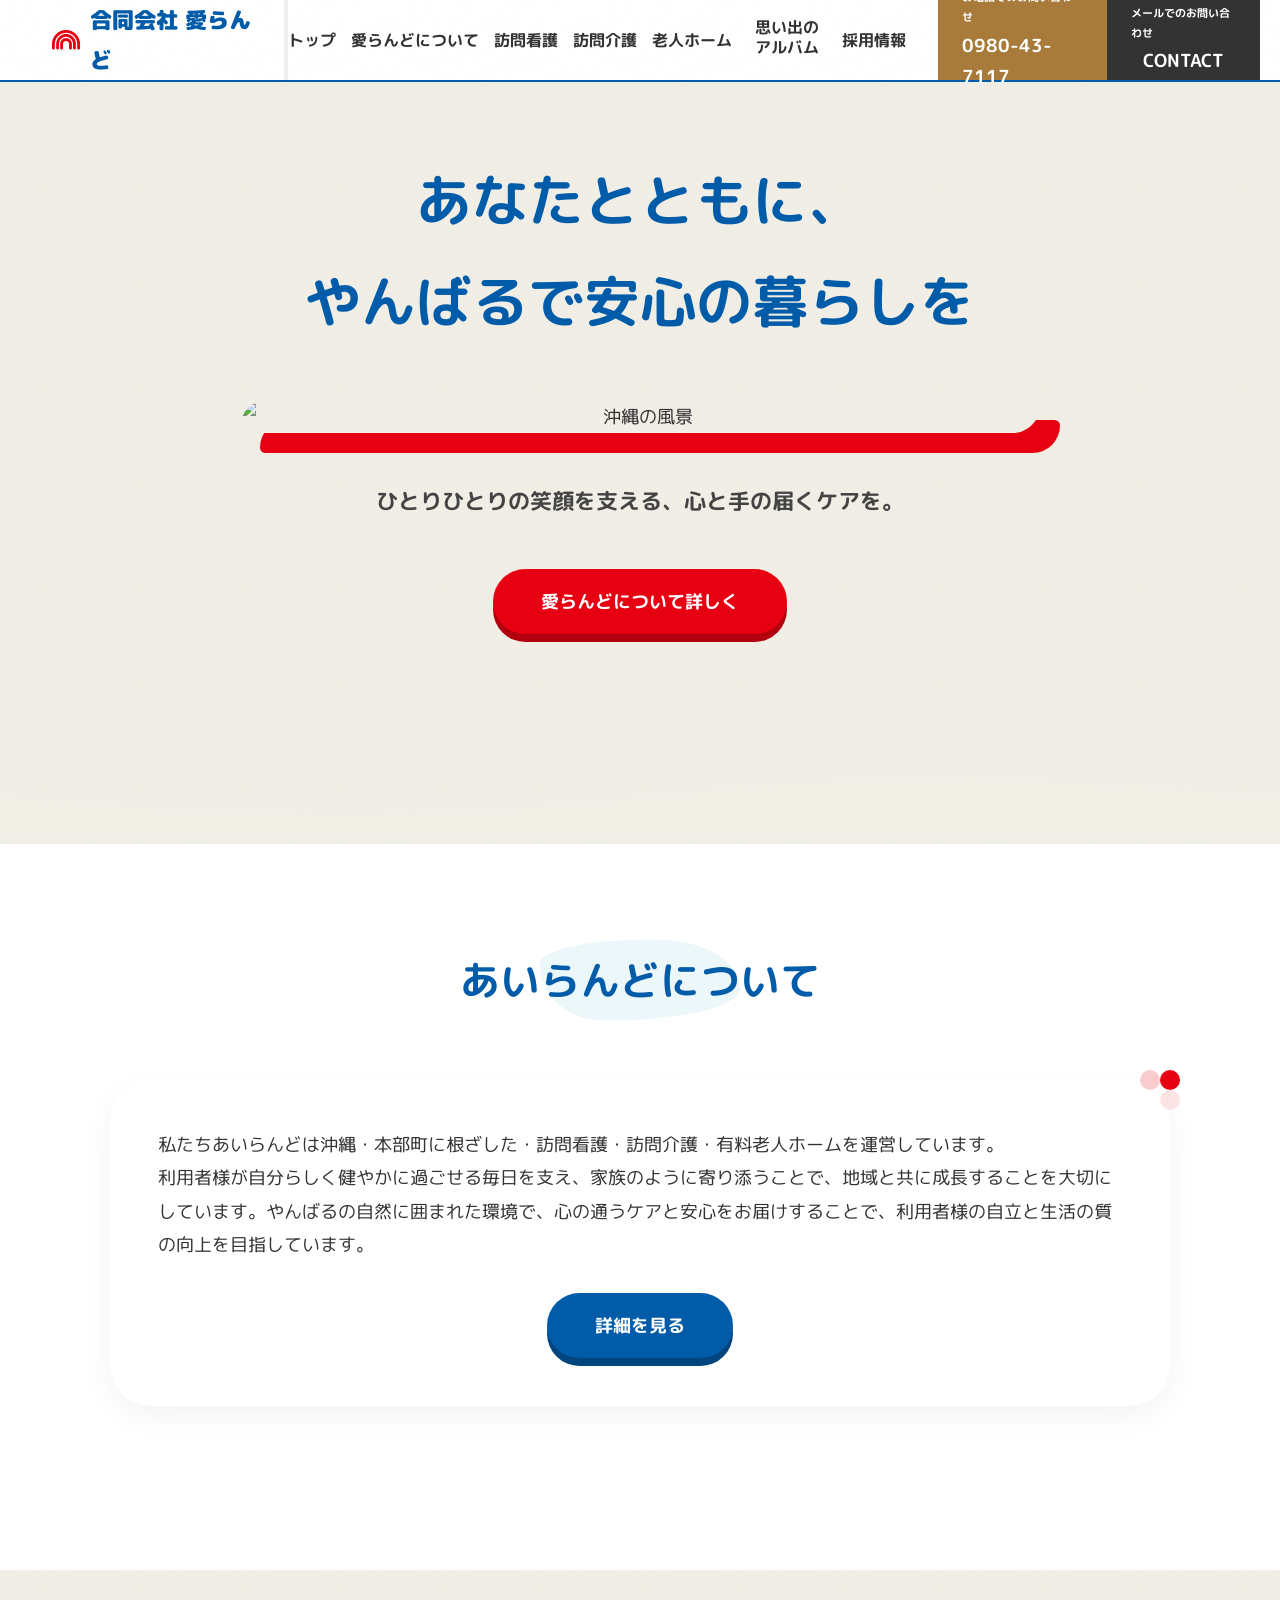
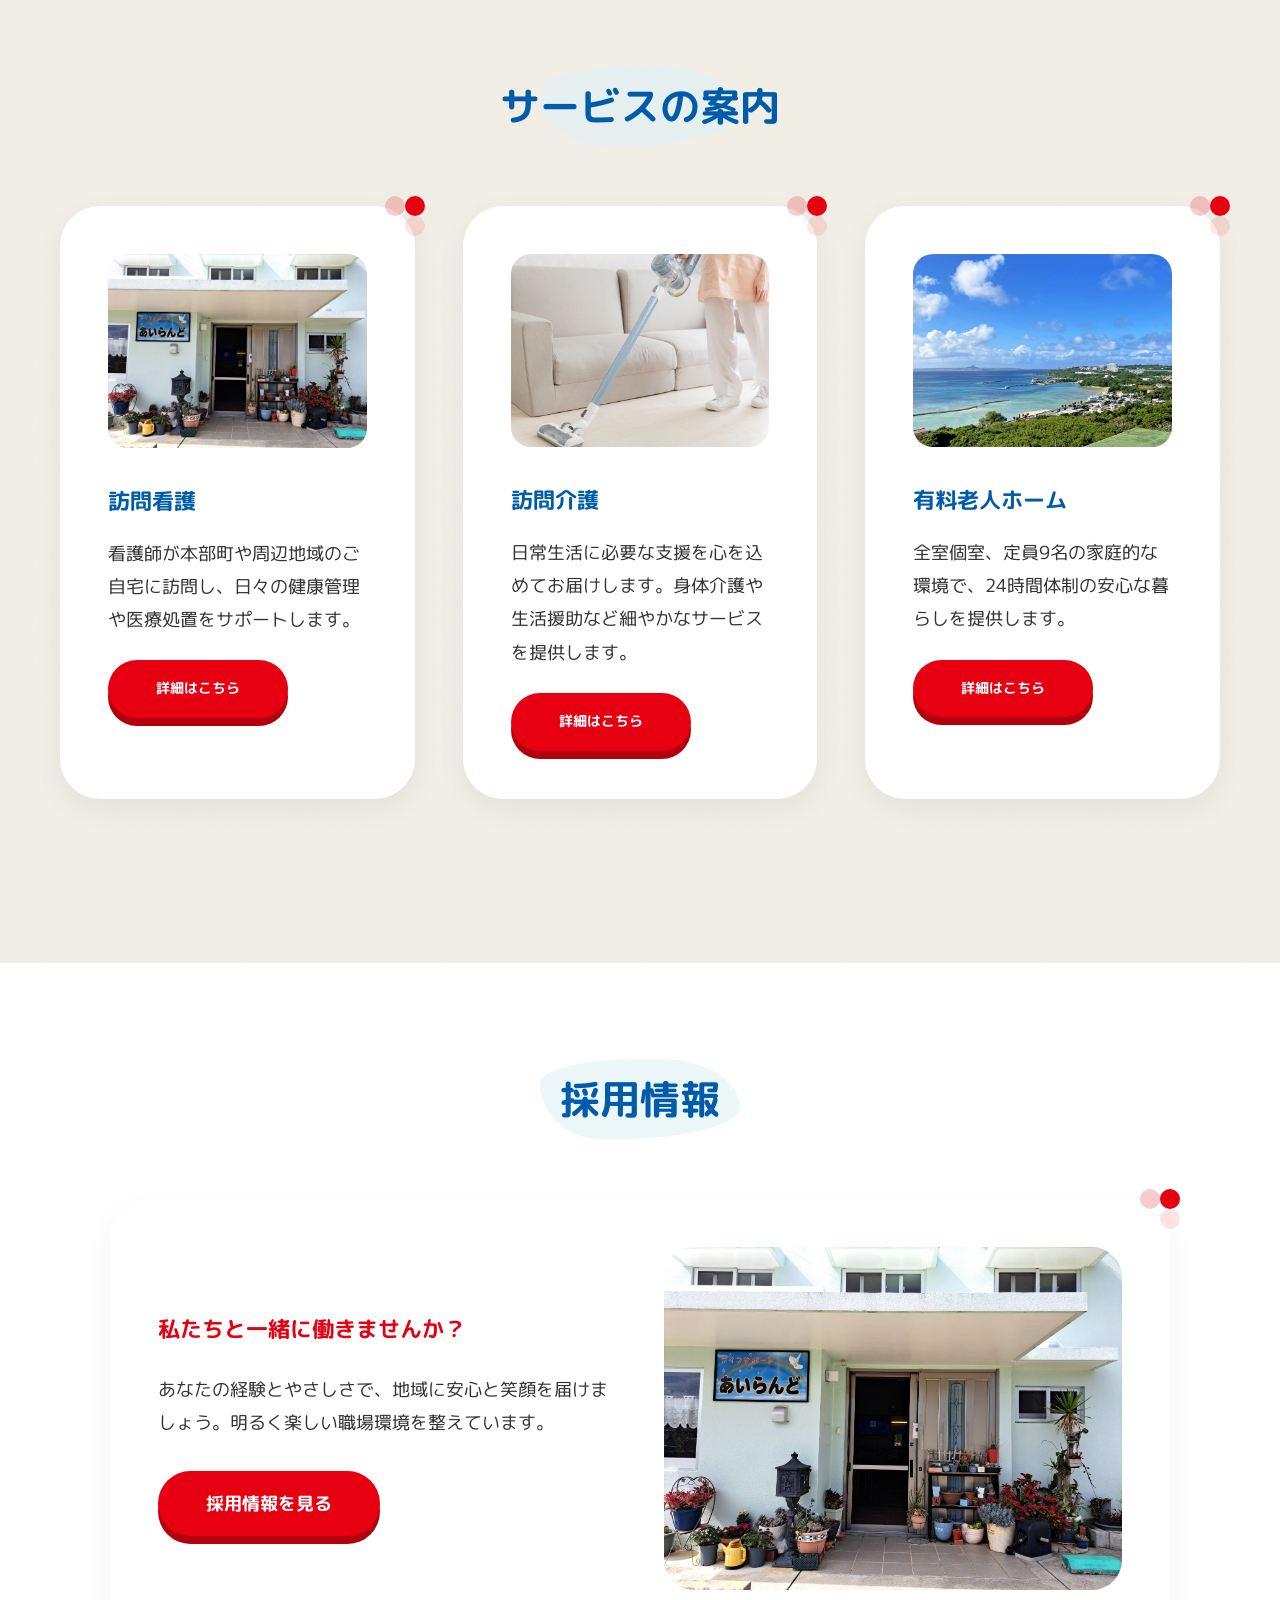
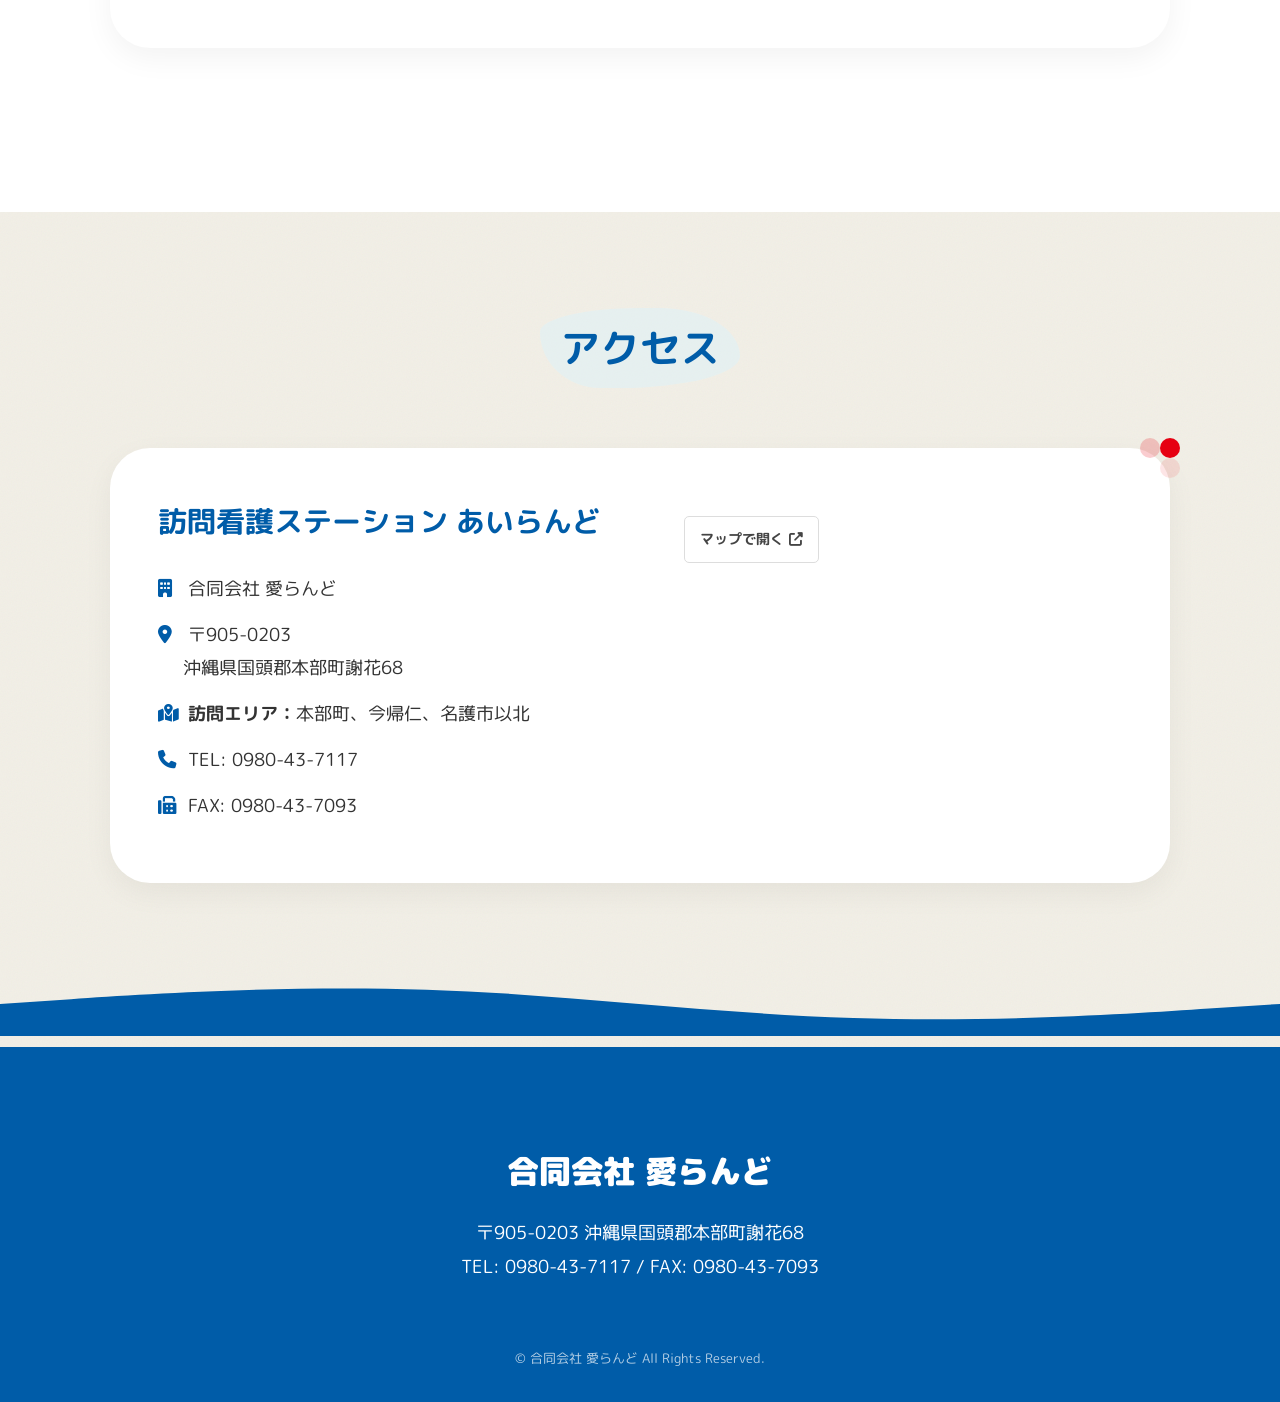
==== commit f2aee973: "Update index.html" ====
--- a/index.html
+++ b/index.html
@@ -3,19 +3,19 @@
 <head>
     <meta charset="UTF-8">
     <meta name="viewport" content="width=device-width, initial-scale=1.0">
-    <title>訪問看護について | 合同会社 愛らんど</title>
+    <title>合同会社 愛らんど | 沖縄・本部町の訪問看護・介護施設</title>
     <link href="https://fonts.googleapis.com/css2?family=M+PLUS+Rounded+1c:wght@400;700;900&display=swap" rel="stylesheet">
     <link rel="stylesheet" href="https://cdnjs.cloudflare.com/ajax/libs/font-awesome/6.4.0/css/all.min.css">
     <link rel="stylesheet" href="styles.css">
+    
     <style>
-        /* ヘッダーの文字崩れを直すための共通修正コード */
         .header-container {
             max-width: 1400px; /* 全体の横幅を少し広げて余裕を持たせる */
             margin: 0 auto;
             padding: 0 20px;
         }
         .nav-section ul {
-            gap: 15px; /* メインメニューの間隔 */
+            gap: 15px; /* メメインメニューの間隔 */
             align-items: center; /* メニューの上下中央を揃える */
         }
         .nav-section a {
@@ -65,7 +65,7 @@
                 <ul>
                     <li><a href="index.html">トップ</a></li>
                     <li><a href="about.html">愛らんどについて</a></li>
-                    <li><a href="homenurse.html" style="color: var(--accent-red);">訪問看護</a></li>
+                    <li><a href="homenurse.html">訪問看護</a></li>
                     <li><a href="care.html">訪問介護</a></li>
                     <li><a href="senior.html">老人ホーム</a></li>
                     <li><a href="memory.html" class="two-lines">思い出の<br>アルバム</a></li>
@@ -85,57 +85,107 @@
         </div>
     </header>
 
-    <section class="hero" style="padding-top: 180px;">
+    <section class="hero">
         <div class="container" style="max-width: 1000px; margin: 0 auto;">
-            <div class="section-title">
-                <h2>訪問看護について</h2>
-            </div>
-            <p style="text-align: center; max-width: 800px; margin: 0 auto 3rem;">
-                「訪問看護ステーション あいらんど」は、本部町を拠点に地域の皆様の在宅療養生活をサポートしています。
-            </p>
-        </div>
-    </section>
-
-    <div class="container" style="max-width: 1200px; margin: 0 auto; padding: 0 20px 100px;">
-        <div class="grid-2">
+            <h1>あなたとともに、<br>やんばるで安心の暮らしを</h1>
+            <div class="hero-illust">
+                <img src="https://images.unsplash.com/photo-1542125387-c7128488903c?ixlib=rb-4.0.3&auto=format&fit=crop&w=1200&q=80" alt="沖縄の風景" style="width: 100%; display: block;">
+            </div>
+            <p style="font-size: 1.4rem; font-weight: 700; color: #444;">ひとりひとりの笑顔を支える、心と手の届くケアを。</p>
+            <a href="about.html" class="btn-round" style="margin-top: 3rem;">愛らんどについて詳しく</a>
+        </div>
+    </section>
+
+    <svg class="wavy-divider" viewBox="0 0 1440 100" preserveAspectRatio="none">
+        <path d="M0,64L80,69.3C160,75,320,85,480,80C640,75,800,53,960,48C1120,43,1280,53,1360,58.7L1440,64L1440,100L1360,100C1280,100,1120,100,960,100C800,100,640,100,480,100C320,100,160,100,80,100L0,100Z"></path>
+    </svg>
+
+    <section style="background: white; padding: 100px 0;">
+        <div class="container" style="max-width: 1100px; margin: 0 auto; padding: 0 20px;">
+            <div class="section-title">
+                <h2>あいらんどについて</h2>
+            </div>
             <div class="blob-card">
-                <h3 style="color: var(--primary-blue); margin-bottom: 1rem;"><i class="fa-solid fa-virus-slash"></i> 難病の看護</h3>
-                <p>難病を抱える方の療養生活を支えるため、定期的に訪問し健康管理や日々のケアを行います。</p>
+                <p>私たちあいらんどは沖縄・本部町に根ざした・訪問看護・訪問介護・有料老人ホームを運営しています。</p>
+                <p>利用者様が自分らしく健やかに過ごせる毎日を支え、家族のように寄り添うことで、地域と共に成長することを大切にしています。やんばるの自然に囲まれた環境で、心の通うケアと安心をお届けすることで、利用者様の自立と生活の質の向上を目指しています。</p>
+                <div style="text-align: center; margin-top: 2rem;">
+                    <a href="about.html" class="btn-round" style="background-color: var(--primary-blue); box-shadow: 0 8px 0 #00457e;">詳細を見る</a>
+                </div>
+            </div>
+        </div>
+    </section>
+
+    <section style="padding: 100px 0;">
+        <div class="container" style="max-width: 1200px; margin: 0 auto; padding: 0 20px;">
+            <div class="section-title">
+                <h2>サービスの案内</h2>
+            </div>
+            <div class="grid-2" style="grid-template-columns: repeat(auto-fit, minmax(350px, 1fr));">
+                <div class="blob-card">
+                    <img src="images/exterior.jpg" alt="訪問看護" style="width: 100%; border-radius: 20px; margin-bottom: 1.5rem;">
+                    <h3 style="margin-bottom: 1rem;">訪問看護</h3>
+                    <p>看護師が本部町や周辺地域のご自宅に訪問し、日々の健康管理や医療処置をサポートします。</p>
+                    <a href="homenurse.html" class="btn-round" style="margin-top: 1.5rem; font-size: 0.9rem;">詳細はこちら</a>
+                </div>
+                <div class="blob-card">
+                    <img src="images/cleaning.jpg" alt="訪問介護" style="width: 100%; border-radius: 20px; margin-bottom: 1.5rem;">
+                    <h3 style="margin-bottom: 1rem;">訪問介護</h3>
+                    <p>日常生活に必要な支援を心を込めてお届けします。身体介護や生活援助など細やかなサービスを提供します。</p>
+                    <a href="care.html" class="btn-round" style="margin-top: 1.5rem; font-size: 0.9rem;">詳細はこちら</a>
+                </div>
+                <div class="blob-card">
+                    <img src="images/ocean.jpg" alt="有料老人ホーム" style="width: 100%; border-radius: 20px; margin-bottom: 1.5rem;">
+                    <h3 style="margin-bottom: 1rem;">有料老人ホーム</h3>
+                    <p>全室個室、定員9名の家庭的な環境で、24時間体制の安心な暮らしを提供します。</p>
+                    <a href="senior.html" class="btn-round" style="margin-top: 1.5rem; font-size: 0.9rem;">詳細はこちら</a>
+                </div>
+            </div>
+        </div>
+    </section>
+
+    <section style="background-color: #fff; padding: 100px 0;">
+        <div class="container" style="max-width: 1100px; margin: 0 auto; padding: 0 20px;">
+            <div class="section-title">
+                <h2>採用情報</h2>
+            </div>
+            <div class="blob-card" style="display: flex; flex-wrap: wrap; align-items: center; gap: 3rem;">
+                <div style="flex: 1; min-width: 300px;">
+                    <h3 style="color: var(--accent-red); margin-bottom: 1.5rem;">私たちと一緒に働きませんか？</h3>
+                    <p>あなたの経験とやさしさで、地域に安心と笑顔を届けましょう。明るく楽しい職場環境を整えています。</p>
+                    <a href="recruit.html" class="btn-round" style="margin-top: 2rem;">採用情報を見る</a>
+                </div>
+                <div style="flex: 1; min-width: 300px;">
+                    <img src="images/exterior.jpg" alt="採用イメージ" style="width: 100%; border-radius: 30px;">
+                </div>
+            </div>
+        </div>
+    </section>
+
+    <section id="access" style="padding: 100px 0;">
+        <div class="container" style="max-width: 1100px; margin: 0 auto; padding: 0 20px;">
+            <div class="section-title">
+                <h2>アクセス</h2>
             </div>
             <div class="blob-card">
-                <h3 style="color: var(--primary-blue); margin-bottom: 1rem;"><i class="fa-solid fa-capsules"></i> 服薬管理</h3>
-                <p>お薬の正しい服用をサポートし、副作用のチェックや飲み忘れ防止に努めます。</p>
-            </div>
-            <div class="blob-card">
-                <h3 style="color: var(--primary-blue); margin-bottom: 1rem;"><i class="fa-solid fa-dove"></i> 看取りのケア</h3>
-                <p>終末期のケアでは、ご本人とご家族が安心して穏やかに過ごせるよう専門的な看護を提供します。</p>
-            </div>
-            <div class="blob-card">
-                <h3 style="color: var(--primary-blue); margin-bottom: 1rem;"><i class="fa-solid fa-people-roof"></i> ご家族様への支援</h3>
-                <p>利用者様だけでなく、介護に関わるご家族様にも適切なアドバイスや支援を行い負担軽減をサポートします。</p>
-            </div>
-        </div>
-
-        <div class="section-title" style="margin-top: 5rem;">
-            <h2>申し込みまでの流れ</h2>
-        </div>
-        <div class="blob-card" style="max-width: 800px; margin: 0 auto;">
-            <div style="display: flex; flex-direction: column; gap: 2rem;">
-                <div style="display: flex; gap: 2rem; align-items: center;">
-                    <div style="background: var(--accent-red); color: white; border-radius: 50%; width: 60px; height: 60px; display: flex; align-items: center; justify-content: center; font-weight: 900; flex-shrink: 0;">1</div>
-                    <p><strong>電話受付</strong>：まずはお気軽にお電話ください。サービスのご説明やご相談を承ります。</p>
-                </div>
-                <div style="display: flex; gap: 2rem; align-items: center;">
-                    <div style="background: var(--accent-red); color: white; border-radius: 50%; width: 60px; height: 60px; display: flex; align-items: center; justify-content: center; font-weight: 900; flex-shrink: 0;">2</div>
-                    <p><strong>ご相談</strong>：相談内容をもとに主治医と連携し、最適な支援ができるように準備を進めます。</p>
-                </div>
-                <div style="display: flex; gap: 2rem; align-items: center;">
-                    <div style="background: var(--accent-red); color: white; border-radius: 50%; width: 60px; height: 60px; display: flex; align-items: center; justify-content: center; font-weight: 900; flex-shrink: 0;">3</div>
-                    <p><strong>初回訪問</strong>：個別のサービス計画を作成し、無理のない療養生活を支援いたします。</p>
-                </div>
-            </div>
-        </div>
-    </div>
+                <div class="grid-2">
+                    <div>
+                        <h3 style="color: var(--primary-blue); margin-bottom: 1.5rem; font-size: 1.8rem;">訪問看護ステーション あいらんど</h3>
+                        <p style="margin-bottom: 0.8rem;"><i class="fa-solid fa-building" style="color: var(--primary-blue); width: 25px;"></i> 合同会社 愛らんど</p>
+                        <p style="margin-bottom: 0.8rem;"><i class="fa-solid fa-location-dot" style="color: var(--primary-blue); width: 25px;"></i> 〒905-0203<br><span style="padding-left: 25px;">沖縄県国頭郡本部町謝花68</span></p>
+                        <p style="margin-bottom: 0.8rem;"><i class="fa-solid fa-map-location-dot" style="color: var(--primary-blue); width: 25px;"></i> <strong>訪問エリア：</strong>本部町、今帰仁、名護市以北</p>
+                        <p style="margin-bottom: 0.8rem;"><i class="fa-solid fa-phone" style="color: var(--primary-blue); width: 25px;"></i> TEL: 0980-43-7117</p>
+                        <p style="margin-bottom: 0.8rem;"><i class="fa-solid fa-fax" style="color: var(--primary-blue); width: 25px;"></i> FAX: 0980-43-7093</p>
+                    </div>
+                    <div class="access-map" style="position: relative;">
+                        <iframe src="https://www.google.com/maps?q=沖縄県国頭郡本部町謝花68&output=embed" allowfullscreen="" loading="lazy" referrerpolicy="no-referrer-when-downgrade" style="width: 100%; height: 100%; border: none; border-radius: 20px;"></iframe>
+                        <a href="https://maps.app.goo.gl/3Eu3qzjx5qtb6wbb9" target="_blank" style="position: absolute; top: 20px; left: 20px; background: white; padding: 10px 15px; border-radius: 5px; text-decoration: none; color: #444; font-size: 0.85rem; font-weight: bold; border: 1px solid #ddd; display: flex; align-items: center; gap: 5px;">
+                            マップで開く <i class="fa-solid fa-up-right-from-square"></i>
+                        </a>
+                    </div>
+                </div>
+            </div>
+        </div>
+    </section>
 
     <footer>
         <svg class="footer-wave" viewBox="0 0 1440 100" preserveAspectRatio="none">
@@ -146,7 +196,7 @@
             <p>〒905-0203 沖縄県国頭郡本部町謝花68</p>
             <p>TEL: 0980-43-7117 / FAX: 0980-43-7093</p>
             <div style="margin-top: 4rem; font-size: 0.8rem; opacity: 0.7;">
-                &copy; 合同会社 愛らんど All Rights Reserved.
+                © 合同会社 愛らんど All Rights Reserved.
             </div>
         </div>
     </footer>
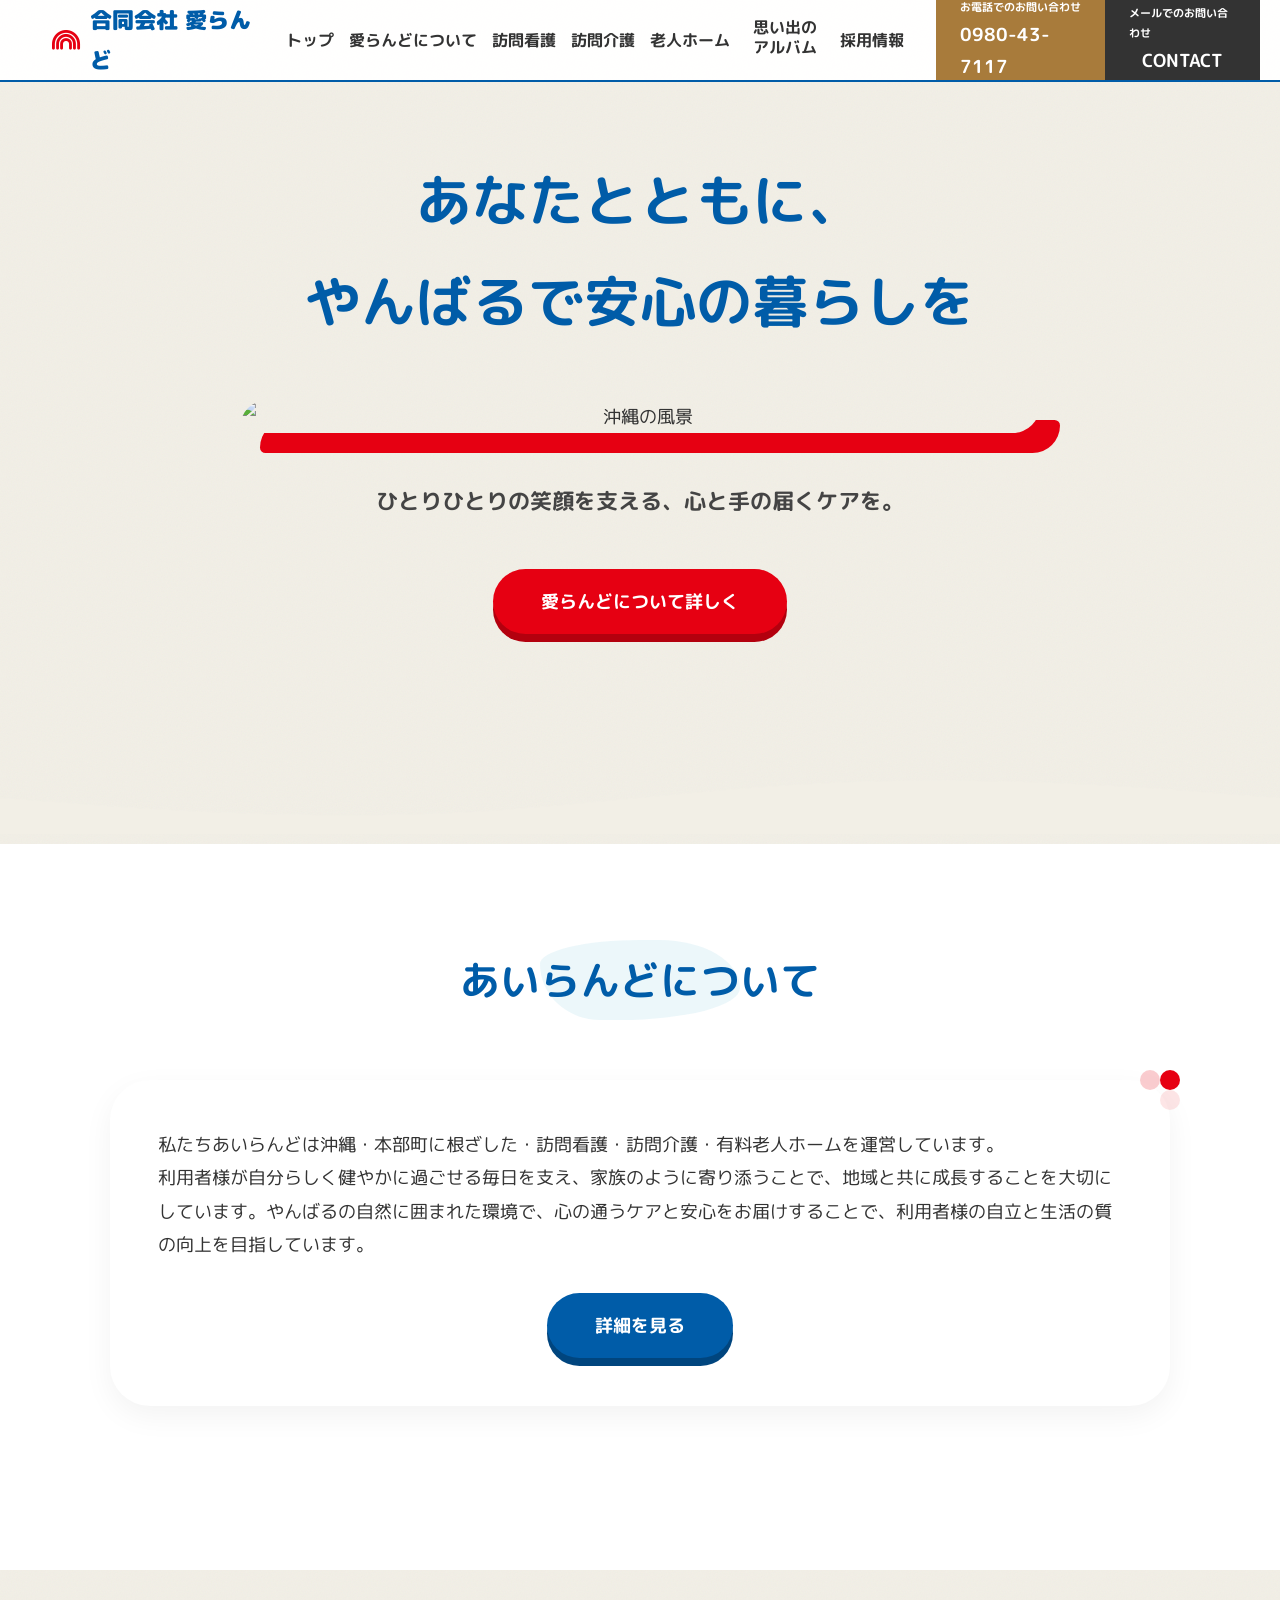
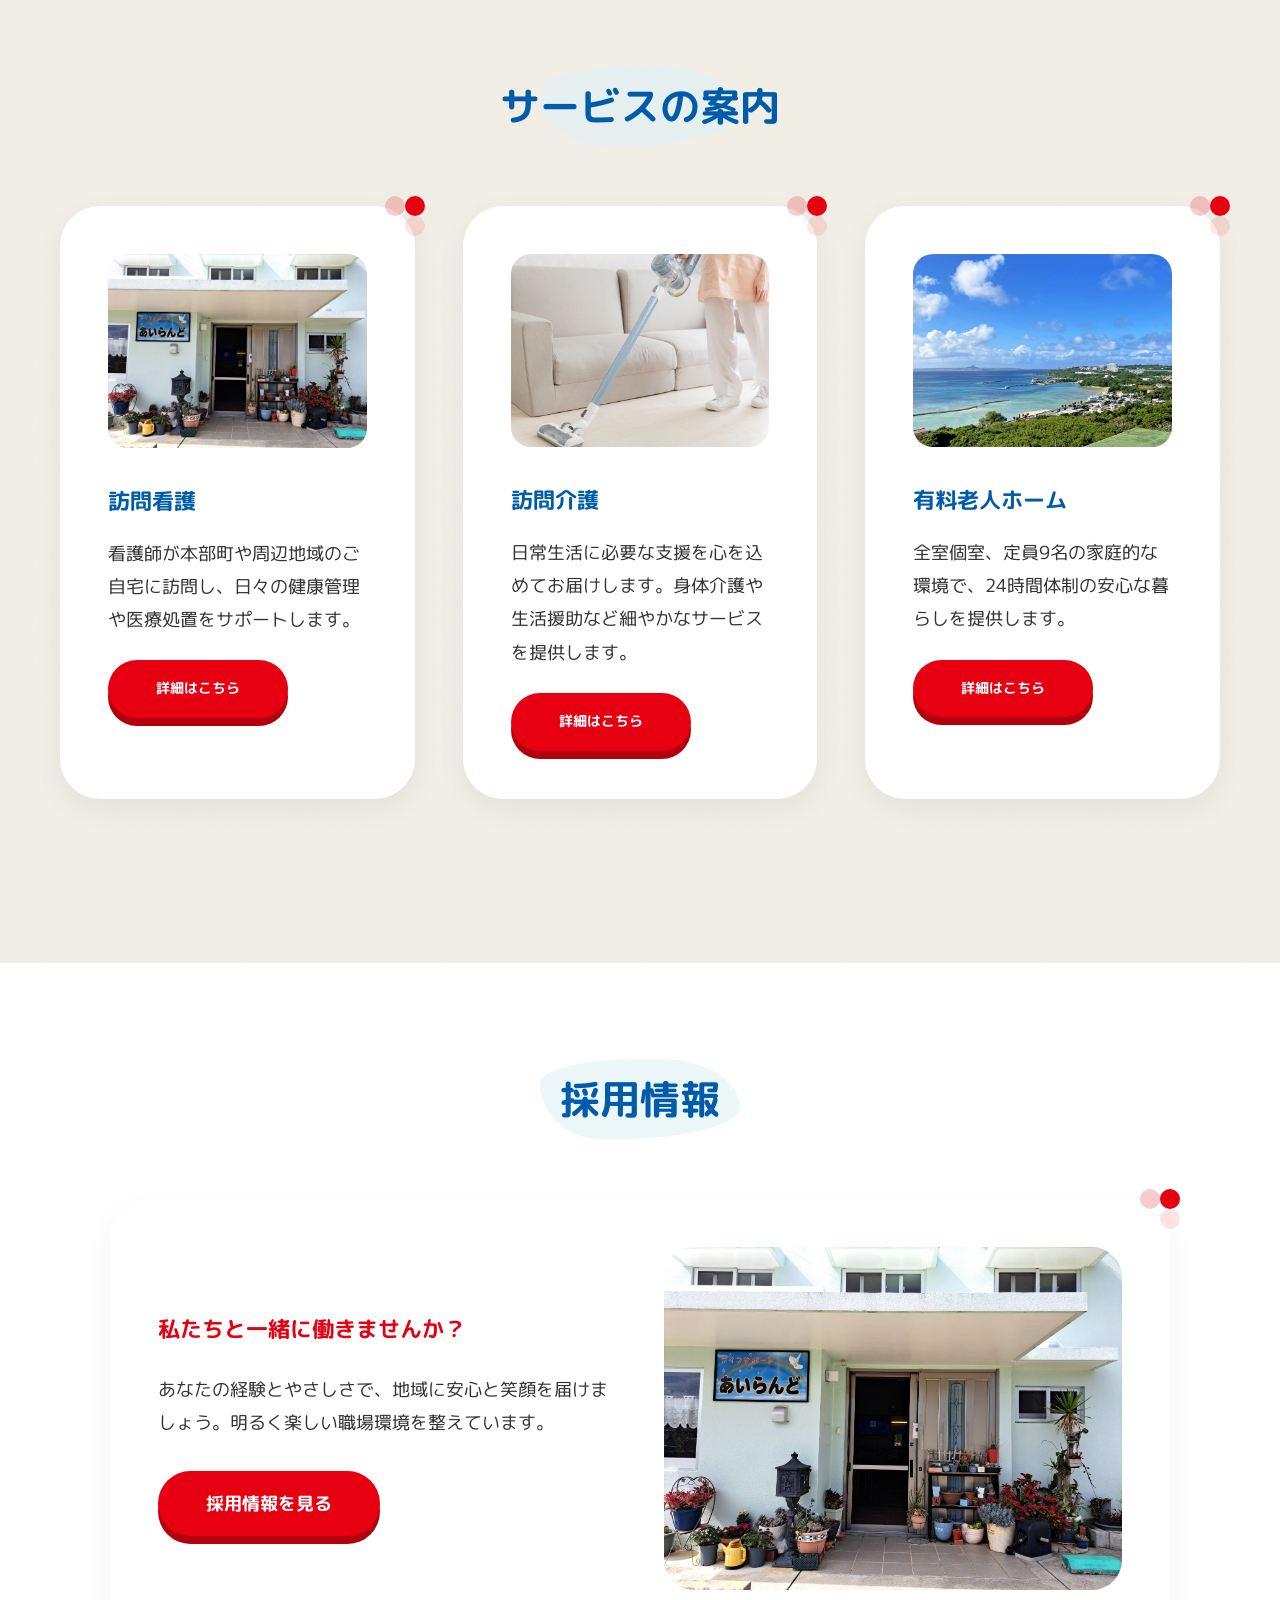
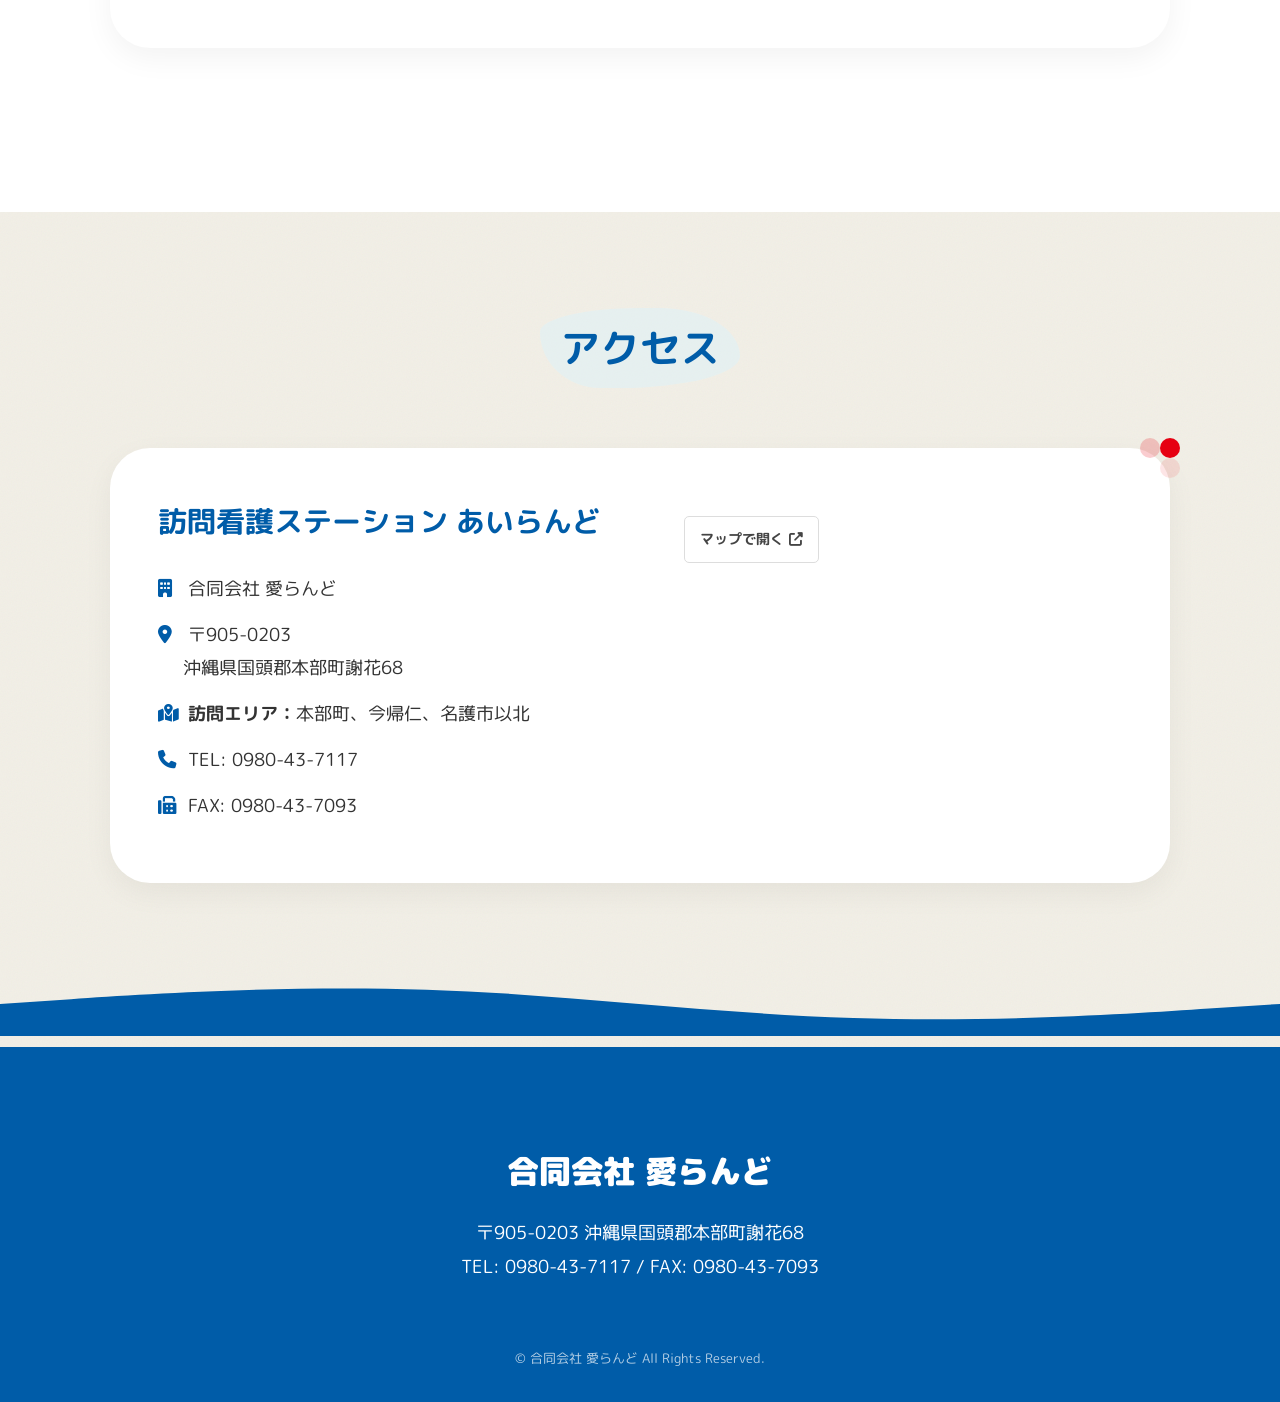
==== commit d5e11989: "Add files via upload" ====
--- a/index.html
+++ b/index.html
@@ -1,4 +1,4 @@
-<!DOCTYPE html>
+﻿<!DOCTYPE html>
 <html lang="ja">
 <head>
     <meta charset="UTF-8">
@@ -56,10 +56,10 @@
                 <i class="fa-solid fa-rainbow" style="color: var(--accent-red); margin-right: 10px;"></i>
                 合同会社 愛らんど
             </a>
-            <button class="mobile-menu-toggle" type="button" aria-label="メニューを開く" aria-controls="site-navigation" aria-expanded="false">
-                <span></span>
-                <span></span>
-                <span></span>
+            <button class="mobile-menu-toggle" type="button" aria-label="メニューを開く" aria-controls="site-navigation" aria-expanded="false">
+                <span></span>
+                <span></span>
+                <span></span>
             </button>
             <nav class="nav-section" id="site-navigation">
                 <ul>
--- a/styles.css
+++ b/styles.css
@@ -1,4 +1,4 @@
-/* Reset and Base Styles */
+﻿/* Reset and Base Styles */
 * {
     margin: 0;
     padding: 0;
@@ -573,3 +573,208 @@
         padding: 1.2rem 2rem;
     }
 }
+
+/* Responsive Header */
+.mobile-menu-toggle {
+    display: none;
+    width: 44px;
+    height: 44px;
+    border: 2px solid var(--primary-blue);
+    border-radius: 8px;
+    background: var(--white);
+    cursor: pointer;
+    align-items: center;
+    justify-content: center;
+    flex-direction: column;
+    gap: 5px;
+    flex-shrink: 0;
+}
+
+.mobile-menu-toggle span {
+    display: block;
+    width: 22px;
+    height: 2px;
+    background: var(--primary-blue);
+    border-radius: 999px;
+    transition: transform 0.2s ease, opacity 0.2s ease;
+}
+
+.mobile-menu-toggle.is-open span:nth-child(1) {
+    transform: translateY(7px) rotate(45deg);
+}
+
+.mobile-menu-toggle.is-open span:nth-child(2) {
+    opacity: 0;
+}
+
+.mobile-menu-toggle.is-open span:nth-child(3) {
+    transform: translateY(-7px) rotate(-45deg);
+}
+
+@media (max-width: 900px) {
+    body.menu-open {
+        overflow: hidden;
+    }
+
+    header {
+        border-bottom-width: 1px;
+    }
+
+    .header-container {
+        height: 68px;
+        flex-direction: row;
+        align-items: center;
+        padding: 0 16px;
+        position: relative;
+    }
+
+    .logo-section {
+        padding: 0;
+        font-size: 1.05rem;
+        line-height: 1.3;
+        flex: 1;
+        min-width: 0;
+    }
+
+    .mobile-menu-toggle {
+        display: flex;
+    }
+
+    .nav-section,
+    .header-ctas {
+        position: fixed;
+        left: 0;
+        right: 0;
+        background: rgba(255, 255, 255, 0.98);
+        z-index: 1999;
+        opacity: 0;
+        visibility: hidden;
+        pointer-events: none;
+        transform: translateY(-8px);
+        transition: opacity 0.2s ease, transform 0.2s ease, visibility 0.2s ease;
+    }
+
+    .nav-section {
+        display: flex;
+        top: 68px;
+        max-height: calc(100vh - 180px);
+        overflow-y: auto;
+        border-top: 1px solid rgba(0, 92, 168, 0.16);
+    }
+
+    .nav-section ul {
+        width: 100%;
+        margin: 0;
+        padding: 12px 16px;
+        gap: 0;
+        flex-direction: column;
+        align-items: stretch;
+    }
+
+    .nav-section ul li a,
+    .nav-section a {
+        display: block;
+        width: 100%;
+        padding: 13px 8px;
+        border-bottom: 1px solid rgba(0, 0, 0, 0.08);
+        font-size: 1rem;
+        text-align: left;
+        white-space: normal;
+    }
+
+    .nav-section a.two-lines br {
+        display: none;
+    }
+
+    .header-ctas {
+        display: grid;
+        grid-template-columns: 1fr 1fr;
+        top: auto;
+        bottom: 0;
+        box-shadow: 0 -8px 20px rgba(0, 0, 0, 0.08);
+    }
+
+    .cta-block {
+        min-width: 0;
+        min-height: 64px;
+        padding: 10px 8px;
+    }
+
+    .cta-block span {
+        font-size: 0.65rem;
+    }
+
+    .cta-block strong {
+        font-size: 0.95rem;
+    }
+
+    body.menu-open .nav-section,
+    body.menu-open .header-ctas {
+        opacity: 1;
+        visibility: visible;
+        pointer-events: auto;
+        transform: translateY(0);
+    }
+
+    .hero {
+        padding-top: 110px;
+        padding-bottom: 70px;
+    }
+
+    .hero[style*="padding-top"] {
+        padding-top: 110px !important;
+    }
+
+    .blob-card {
+        border-radius: 22px;
+        padding: 2rem 1.25rem;
+    }
+
+    .section-title {
+        margin-bottom: 2.5rem;
+    }
+
+    .section-title h2 {
+        font-size: 2rem;
+    }
+}
+
+@media (max-width: 520px) {
+    body {
+        font-size: 1rem;
+    }
+
+    .header-container {
+        height: 64px;
+        padding: 0 12px;
+    }
+
+    .nav-section {
+        top: 64px;
+    }
+
+    .logo-section {
+        font-size: 0.95rem;
+    }
+
+    .mobile-menu-toggle {
+        width: 40px;
+        height: 40px;
+    }
+
+    .hero h1 {
+        font-size: 2rem;
+    }
+
+    .hero-illust {
+        margin: 2rem auto;
+        border-radius: 48px 14px 48px 14px;
+        box-shadow: 10px 10px 0 var(--accent-red);
+    }
+
+    .grid-2 {
+        gap: 1.75rem;
+    }
+}
+
+
